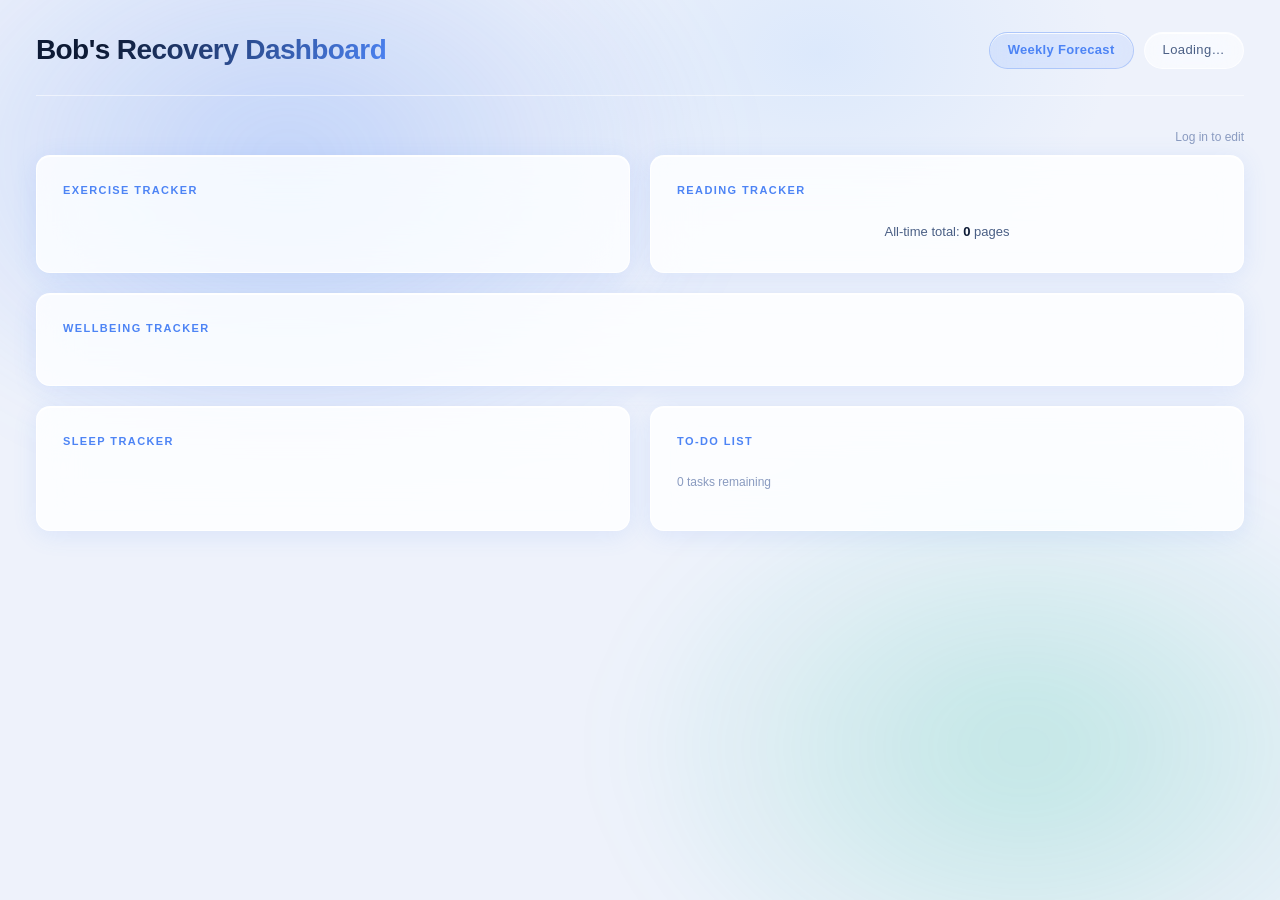
==== index.html @ 070cde61 "Add connect.html — private shared page with aurora design, greetings, journal, and calendar - New co" ====
<!DOCTYPE html>
<html lang="en">
<head>
  <meta charset="UTF-8" />
  <meta name="viewport" content="width=device-width, initial-scale=1.0" />
  <title>Bob's Recovery Dashboard</title>

  <!-- D3.js v7 loaded from CDN — draws our SVG charts -->
  <script
    src="https://cdn.jsdelivr.net/npm/d3@7/dist/d3.min.js"
    onerror="document.getElementById('chartError').style.display='block'"
  ></script>
  <!-- Shown only if D3 fails to load (e.g. no internet connection) -->
  <div id="chartError" style="display:none; background:#fff3cd; border:1px solid #f0ad4e; border-radius:8px; padding:12px 18px; margin:0 36px; font-size:13px; color:#856404;">
    ⚠️ Charts could not load — you may be offline. All tracking inputs still work and your data is safe.
  </div>

  <!-- All the page styles live in this separate file -->
  <link rel="stylesheet" href="styles.css" />
</head>
<body>

  <!-- ============================================================
       HEADER — title + today's date
       ============================================================ -->
  <header class="site-header">
    <h1>Bob's Recovery Dashboard</h1>
    <div class="header-right">
      <a href="forecast.html" class="nav-btn">Weekly Forecast</a>
      <!-- Our Space button — only shown for the two permitted accounts, never visible to others -->
      <a href="connect.html" id="connectBtn" class="connect-btn" style="display:none">Our Space 💛</a>
      <!-- Auth controls — shown/hidden by app.js based on login state -->
      <button id="loginBtn" class="nav-btn" onclick="signIn()" style="display:none">Sign in</button>
      <div id="userInfo" class="user-info" style="display:none">
        <img id="userAvatar" class="user-avatar" src="" alt="You" />
        <button class="nav-btn" onclick="signOut()">Sign out</button>
      </div>
      <div class="date-badge" id="headerDate">Loading…</div>
    </div>
  </header>


  <!-- Shown if the database cannot be reached -->
  <div id="offlineBanner" style="display:none; background:#fff3cd; border:1px solid #f0ad4e; border-radius:8px; padding:12px 18px; margin-bottom:24px; font-size:13px; color:#856404;">
    ⚠️ Could not connect to the database. Check your internet connection and refresh the page. Your data is safe.
  </div>

  <!-- Shown to visitors who are not logged in -->
  <p class="edit-hint">Log in to edit</p>

  <!-- ============================================================
       MAIN GRID — all five sections
       ============================================================ -->
  <main class="dashboard-grid">

    <!-- ── SECTION 1: EXERCISE TRACKER ──────────────────────────── -->
    <section class="card">
      <div class="card-title">Exercise Tracker</div>
      <!-- JavaScript will build 4 rows of circles inside here -->
      <div class="exercise-list" id="exerciseList"></div>
      <!-- D3 will inject an SVG chart inside this div -->
      <div id="exerciseChart" style="margin-top: 24px;"></div>
    </section>

    <!-- ── SECTION 2: READING TRACKER ───────────────────────────── -->
    <section class="card">
      <div class="card-title">Reading Tracker</div>
      <div class="reading-input-row owner-only">
        <input
          class="text-input"
          type="number"
          id="readingInput"
          placeholder="Pages read this session"
          min="1"
          onkeydown="if(event.key==='Enter') addReading()"
        />
        <button class="btn" onclick="addReading()">Add Pages</button>
      </div>
      <div id="readingChart"></div>
      <p class="reading-total">All-time total: <span id="readingTotal">0</span> pages</p>
    </section>

    <!-- ── SECTION 3: WELLBEING TRACKER (full width) ────────────── -->
    <section class="card card-wellbeing">
      <div class="card-title">Wellbeing Tracker</div>
      <div class="wellbeing-layout">

        <!-- Left: the four rating sliders -->
        <div class="wellbeing-inputs owner-only">

          <div class="slider-group">
            <div class="slider-header">
              <span class="slider-label">Mood</span>
              <span class="slider-value" id="moodVal">5</span>
            </div>
            <input type="range" class="mood-slider" id="moodSlider"
              min="1" max="10" value="5"
              oninput="document.getElementById('moodVal').textContent = this.value" />
          </div>

          <div class="slider-group">
            <div class="slider-header">
              <span class="slider-label">Energy</span>
              <span class="slider-value" id="energyVal">5</span>
            </div>
            <input type="range" class="energy-slider" id="energySlider"
              min="1" max="10" value="5"
              oninput="document.getElementById('energyVal').textContent = this.value" />
          </div>

          <div class="slider-group">
            <div class="slider-header">
              <span class="slider-label">Motivation</span>
              <span class="slider-value" id="motivationVal">5</span>
            </div>
            <input type="range" class="motivation-slider" id="motivationSlider"
              min="1" max="10" value="5"
              oninput="document.getElementById('motivationVal').textContent = this.value" />
          </div>

          <div class="slider-group">
            <div class="slider-header">
              <span class="slider-label">Pain Level</span>
              <span class="slider-value" id="painVal">5</span>
            </div>
            <input type="range" class="pain-slider" id="painSlider"
              min="1" max="10" value="5"
              oninput="document.getElementById('painVal').textContent = this.value" />
          </div>

          <button class="btn" onclick="saveWellbeing()">Save Today's Ratings</button>
          <p class="save-feedback" id="wellbeingFeedback"></p>

        </div>

        <!-- Right: the 14-day chart -->
        <div>
          <div id="wellbeingChart"></div>
        </div>

      </div>
    </section>

    <!-- ── SECTION 4: SLEEP TRACKER ─────────────────────────────── -->
    <section class="card">
      <div class="card-title">Sleep Tracker</div>
      <div class="sleep-input-row owner-only">
        <label for="sleepInput">Hours slept last night:</label>
        <input
          class="text-input"
          type="number"
          id="sleepInput"
          placeholder="e.g. 7.5"
          min="0" max="24" step="0.25"
          onkeydown="if(event.key==='Enter') saveSleep()"
        />
        <button class="btn" onclick="saveSleep()">Save</button>
      </div>
      <div id="sleepChart"></div>
      <p class="save-feedback" id="sleepFeedback"></p>
    </section>

    <!-- ── SECTION 5: TO-DO LIST ─────────────────────────────────── -->
    <section class="card">
      <div class="card-title">To-Do List</div>
      <div class="todo-input-row owner-only">
        <input
          class="text-input"
          type="text"
          id="todoInput"
          placeholder="Add a task…"
          onkeydown="if(event.key==='Enter') addTodo()"
        />
        <button class="btn" onclick="addTodo()">Add</button>
      </div>
      <p class="todo-count" id="todoCount">0 tasks remaining</p>
      <!-- JavaScript builds the task items inside here -->
      <div class="todo-list" id="todoList"></div>
    </section>

  </main>

  <!-- Shared floating tooltip used by all D3 charts -->
  <div id="chartTooltip" style="
    position:fixed; pointer-events:none; opacity:0; transition:opacity 0.15s;
    background:rgba(255,255,255,0.92); backdrop-filter:blur(12px);
    border:1px solid rgba(255,255,255,0.80); border-radius:10px;
    padding:10px 14px; font-size:13px; color:#0d1a35;
    box-shadow:0 4px 20px rgba(77,132,245,0.15); max-width:200px; z-index:9999;
  "></div>

  <!-- Supabase client library — must load before app.js -->
  <script src="https://cdn.jsdelivr.net/npm/@supabase/supabase-js@2"></script>
  <!-- All the JavaScript logic lives in this separate file -->
  <script src="app.js"></script>
</body>
</html>
---- styles.css ----
/* ============================================================
   CSS CUSTOM PROPERTIES — our colour palette and spacing tokens.
   Changing a value here changes it everywhere on the page.
   ============================================================ */
:root {
  --bg:          #eef2fb;   /* light blue-tinted white page background */
  --card:        #ffffff;   /* white card background */
  --card-hover:  #f5f8ff;   /* card background on hover */
  --border:      #d5dff5;   /* soft blue-grey border */
  --border-hl:   #b0c2ea;   /* slightly darker border on hover/focus */
  --accent:      #4d84f5;   /* main blue accent */
  --accent-glow: rgba(77,132,245,0.25);
  --teal:        #0ab890;   /* secondary teal accent (slightly deeper for light bg) */
  --text:        #0d1a35;   /* dark navy primary text */
  --text-2:      #4a5f85;   /* medium blue-grey secondary text */
  --text-3:      #8a9bc0;   /* muted text */
  --danger:      #e03e3e;   /* red for pain/delete */
  --warn:        #d97706;   /* amber */
  --radius:      14px;
  --radius-sm:   8px;
  --shadow:      0 4px 20px rgba(77,132,245,0.1);
}

/* ============================================================
   RESET — clear browser default margins/padding on everything
   ============================================================ */
*, *::before, *::after {
  box-sizing: border-box;
  margin: 0;
  padding: 0;
}

/* ============================================================
   PAGE / BODY
   ============================================================ */
/* ============================================================
   ANIMATED BACKGROUND BLOBS
   body::before and body::after are two large softly-blurred
   colour orbs. They drift on independent paths so the backdrop
   always looks gently alive — the same technique Apple uses
   behind visionOS glass panels.
   position: fixed keeps them anchored to the viewport so they
   don't scroll away with the page content.
   pointer-events: none stops them intercepting any clicks.
   ============================================================ */
body::before {
  content: '';
  position: fixed;
  top: -20%;
  left: -15%;
  width: 75%;
  height: 75%;
  background: radial-gradient(ellipse, rgba(77,132,245,0.28) 0%, transparent 65%);
  border-radius: 50%;
  filter: blur(38px);
  animation: blobDrift1 18s ease-in-out infinite alternate;
  z-index: -1;
  pointer-events: none;
}

body::after {
  content: '';
  position: fixed;
  bottom: -18%;
  right: -15%;
  width: 70%;
  height: 70%;
  background: radial-gradient(ellipse, rgba(10,184,144,0.20) 0%, transparent 65%);
  border-radius: 50%;
  filter: blur(38px);
  animation: blobDrift2 24s ease-in-out infinite alternate;
  z-index: -1;
  pointer-events: none;
}

/* Blob 1 sweeps across roughly a third of the screen */
@keyframes blobDrift1 {
  0%   { transform: translate(0,     0)    scale(1);    }
  50%  { transform: translate(18%,   22%)  scale(1.12); }
  100% { transform: translate(32%,   10%)  scale(0.92); }
}

/* Blob 2 sweeps in the opposite direction — different speed so they never sync */
@keyframes blobDrift2 {
  0%   { transform: translate(0,     0)    scale(1);    }
  50%  { transform: translate(-20%,  -14%) scale(1.14); }
  100% { transform: translate(-10%,  -28%) scale(0.94); }
}

body {
  /* A third subtle highlight blob baked into the background — no JS, no extra elements */
  background:
    radial-gradient(ellipse 420px 300px at 64% 6%, rgba(126,184,255,0.16) 0%, transparent 70%),
    var(--bg);
  background-attachment: fixed;
  color: var(--text);
  font-family: -apple-system, BlinkMacSystemFont, 'Segoe UI', 'Inter', sans-serif;
  font-size: 15px;
  line-height: 1.6;
  min-height: 100vh;
  padding: 28px 36px 60px;
}

/* ============================================================
   HEADER
   ============================================================ */
.site-header {
  display: flex;
  align-items: center;
  justify-content: space-between;
  margin-bottom: 32px;
  padding-bottom: 22px;
  /* Frosted glass divider line under the header */
  border-bottom: 1px solid rgba(255,255,255,0.55);
}

.site-header h1 {
  font-size: 28px;
  font-weight: 700;
  letter-spacing: -0.6px;
  /* Gradient text effect: dark navy fading into blue */
  background: linear-gradient(120deg, #0d1a35 20%, var(--accent) 100%);
  -webkit-background-clip: text;
  -webkit-text-fill-color: transparent;
  background-clip: text;
}

.header-right {
  display: flex;
  align-items: center;
  gap: 10px;
}

.date-badge {
  /* Glass pill — same frosted treatment as the cards */
  background: rgba(255,255,255,0.60);
  backdrop-filter: blur(16px) saturate(160%);
  -webkit-backdrop-filter: blur(16px) saturate(160%);
  border: 1px solid rgba(255,255,255,0.72);
  box-shadow: inset 0 1px 0 rgba(255,255,255,0.90);
  padding: 7px 18px;
  border-radius: 20px;
  font-size: 13px;
  color: var(--text-2);
  letter-spacing: 0.4px;
}

/* ============================================================
   MAIN GRID — 2 columns side by side
   The wellbeing card spans both columns using grid-column.
   ============================================================ */
.dashboard-grid {
  display: grid;
  grid-template-columns: 1fr 1fr;
  gap: 20px;
}

.card-wellbeing { grid-column: 1 / -1; } /* spans full width */

/* ============================================================
   CARD BASE — shared styling for every section card
   ============================================================ */
.card {
  background: rgba(255,255,255,0.82);
  backdrop-filter: blur(22px) saturate(180%);
  -webkit-backdrop-filter: blur(22px) saturate(180%);
  border: 1px solid rgba(255,255,255,0.88);
  border-radius: var(--radius);
  padding: 26px;
  box-shadow:
    0 4px 24px rgba(77,132,245,0.12),
    inset 0 1px 0 rgba(255,255,255,0.95);
  position: relative;
  overflow: hidden;
  transition: border-color 0.3s, background 0.3s, box-shadow 0.3s;
}

.card:hover {
  background: rgba(255,255,255,0.92);
  border-color: rgba(255,255,255,0.98);
  box-shadow:
    0 8px 40px rgba(77,132,245,0.18),
    0 2px 12px rgba(77,132,245,0.10),
    inset 0 1px 0 rgba(255,255,255,0.98);
}

/* Glowing accent line at the top of each card, revealed on hover */
.card::before {
  content: '';
  position: absolute;
  top: 0; left: 0; right: 0;
  height: 2px;
  background: linear-gradient(90deg, transparent 5%, var(--accent) 40%, #7eb8ff 60%, transparent 95%);
  opacity: 0;
  transition: opacity 0.35s;
}
.card:hover::before { opacity: 1; }

/* Small uppercase label at the top of each card */
.card-title {
  font-size: 11px;
  font-weight: 700;
  text-transform: uppercase;
  letter-spacing: 1.4px;
  color: var(--accent);
  margin-bottom: 22px;
}

/* ============================================================
   SHARED BUTTON STYLE — frosted glass pill, matching the
   sign-in / nav buttons in the header
   ============================================================ */
.btn {
  display: inline-flex;
  align-items: center;
  color: var(--accent);
  background: rgba(77,132,245,0.10);
  backdrop-filter: blur(16px) saturate(160%);
  -webkit-backdrop-filter: blur(16px) saturate(160%);
  border: 1px solid rgba(77,132,245,0.30);
  box-shadow: inset 0 1px 0 rgba(255,255,255,0.80);
  border-radius: 20px;
  padding: 10px 20px;
  font-size: 13px;
  font-weight: 600;
  cursor: pointer;
  letter-spacing: 0.3px;
  transition: background 0.2s, border-color 0.2s, transform 0.15s, box-shadow 0.15s;
  white-space: nowrap;
}

.btn:hover {
  background: rgba(77,132,245,0.18);
  border-color: var(--accent);
  transform: translateY(-1px);
  box-shadow: 0 4px 14px rgba(77,132,245,0.22), inset 0 1px 0 rgba(255,255,255,0.85);
}

.btn:active { transform: translateY(0); }

/* Our Space button — warm amber pill, only shown to permitted accounts */
.connect-btn {
  color: #92400e;
  background: rgba(245,158,11,0.15);
  backdrop-filter: blur(16px) saturate(160%);
  -webkit-backdrop-filter: blur(16px) saturate(160%);
  border: 1px solid rgba(245,158,11,0.35);
  box-shadow: inset 0 1px 0 rgba(255,255,255,0.70);
  border-radius: 20px;
  padding: 7px 18px;
  font-size: 13px;
  font-weight: 600;
  letter-spacing: 0.3px;
  text-decoration: none;
  white-space: nowrap;
  animation: connectPulse 3s ease-in-out infinite;
  transition: background 0.2s, box-shadow 0.2s, transform 0.15s;
}
.connect-btn:hover {
  background: rgba(245,158,11,0.28);
  box-shadow: 0 4px 18px rgba(245,158,11,0.35), inset 0 1px 0 rgba(255,255,255,0.80);
  transform: translateY(-1px);
}
@keyframes connectPulse {
  0%, 100% { box-shadow: inset 0 1px 0 rgba(255,255,255,0.70); }
  50%       { box-shadow: 0 0 16px rgba(245,158,11,0.40), inset 0 1px 0 rgba(255,255,255,0.70); }
}

/* Navigation pill — glass with a blue tint so it reads as interactive */
.nav-btn {
  color: var(--accent);
  background: rgba(77,132,245,0.10);
  backdrop-filter: blur(16px) saturate(160%);
  -webkit-backdrop-filter: blur(16px) saturate(160%);
  border: 1px solid rgba(77,132,245,0.30);
  box-shadow: inset 0 1px 0 rgba(255,255,255,0.80);
  border-radius: 20px;
  padding: 7px 18px;
  font-size: 13px;
  font-weight: 600;
  letter-spacing: 0.3px;
  text-decoration: none;
  transition: background 0.2s, border-color 0.2s, transform 0.15s, box-shadow 0.15s;
  white-space: nowrap;
}
.nav-btn:hover {
  background: rgba(77,132,245,0.18);
  border-color: var(--accent);
  transform: translateY(-1px);
  box-shadow:
    0 4px 14px rgba(77,132,245,0.22),
    inset 0 1px 0 rgba(255,255,255,0.85);
}

/* ============================================================
   PAGE LOAD ANIMATIONS
   Cards and header fade in and slide up on first load,
   staggered so each section appears just after the last.
   animation-fill-mode: both keeps them invisible until
   their delay fires, then leaves them visible afterwards.
   ============================================================ */
@keyframes fadeSlideUp {
  from { opacity: 0; transform: translateY(16px); }
  to   { opacity: 1; transform: translateY(0);    }
}

.site-header {
  animation: fadeSlideUp 0.4s ease-out both 0s;
}

.dashboard-grid > *:nth-child(1) { animation: fadeSlideUp 0.4s ease-out both 0.08s; }
.dashboard-grid > *:nth-child(2) { animation: fadeSlideUp 0.4s ease-out both 0.16s; }
.dashboard-grid > *:nth-child(3) { animation: fadeSlideUp 0.4s ease-out both 0.24s; }
.dashboard-grid > *:nth-child(4) { animation: fadeSlideUp 0.4s ease-out both 0.32s; }
.dashboard-grid > *:nth-child(5) { animation: fadeSlideUp 0.4s ease-out both 0.40s; }

/* A small confirmation message that fades out after saving */
.save-feedback {
  font-size: 12px;
  color: var(--teal);
  margin-top: 8px;
  min-height: 18px;
  transition: opacity 0.4s;
}

/* ============================================================
   SHARED INPUT STYLE — used for text and number inputs
   ============================================================ */
.text-input {
  /* Frosted glass input — slightly transparent so background colour shows */
  background: rgba(255,255,255,0.55);
  backdrop-filter: blur(12px) saturate(150%);
  -webkit-backdrop-filter: blur(12px) saturate(150%);
  border: 1px solid rgba(255,255,255,0.68);
  box-shadow: inset 0 1px 0 rgba(255,255,255,0.80);
  border-radius: var(--radius-sm);
  padding: 10px 14px;
  color: var(--text);
  font-size: 14px;
  font-family: inherit;
  outline: none;
  transition: border-color 0.2s, box-shadow 0.2s, background 0.2s;
}

.text-input:focus {
  background: rgba(255,255,255,0.72);
  border-color: rgba(77,132,245,0.55);
  box-shadow:
    0 0 0 3px rgba(77,132,245,0.12),
    inset 0 1px 0 rgba(255,255,255,0.85);
}

/* Remove the up/down spinner arrows on number inputs */
input[type="number"]::-webkit-inner-spin-button,
input[type="number"]::-webkit-outer-spin-button {
  -webkit-appearance: none;
  appearance: none;
  margin: 0;
}
input[type="number"] { -moz-appearance: textfield; }

/* ============================================================
   SECTION 1 — EXERCISE TRACKER
   ============================================================ */
.exercise-list {
  display: flex;
  flex-direction: column;
  gap: 16px;
}

.exercise-row {
  display: flex;
  align-items: center;
  gap: 14px;
}

.exercise-label {
  font-size: 13px;
  color: var(--text-2);
  width: 88px;
  flex-shrink: 0;
}

/* The pill container — the gradient is always baked in as the background.
   Filled sections become transparent to reveal it; unfilled sections
   cover it with a light overlay. Width is set proportionally in JS. */
.exercise-pill {
  display: flex;
  height: 28px;
  border-radius: 20px;
  overflow: hidden;
  background: linear-gradient(90deg, rgba(77,132,245,0.38) 0%, #2b5fd9 100%);
  position: relative;
  flex-shrink: 0;
}

/* Each section inside the pill */
.pill-section {
  flex: 1;
  /* Covers the gradient underneath — the "unfilled" look */
  background: rgba(238,242,251,0.88);
  /* Hairline divider: just barely visible between sections */
  border-left: 1px solid rgba(255,255,255,0.18);
  transition: background 0.12s;
  cursor: pointer;
}
.pill-section:first-child { border-left: none; }

/* Filled — transparent so the pill's gradient shows through */
.pill-section.filled { background: transparent; }

/* Hover preview — sections 1..N light up when hovering section N */
.pill-section.preview { background: rgba(77,132,245,0.26); }

/* Visitor (not logged in) — identical look to logged-in, just no pointer/hover */
.exercise-pill.readonly .pill-section { cursor: default; }

/* Shimmer sweep — runs continuously when the pill is fully complete.
   The ::after element is a bright beam that sweeps left to right. */
.exercise-pill.complete::after {
  content: '';
  position: absolute;
  inset: 0;
  background: linear-gradient(
    105deg,
    transparent 20%,
    rgba(255,255,255,0.52) 50%,
    transparent 80%
  );
  background-size: 200% 100%;
  animation: pillShimmer 2s linear infinite;
  pointer-events: none;
}

@keyframes pillShimmer {
  0%   { background-position: -100% center; }
  100% { background-position: 200% center; }
}

.exercise-progress {
  font-size: 12px;
  color: var(--text-3);
  width: 44px;
  text-align: right;
  flex-shrink: 0;
}

/* Goes teal when all circles are filled */
.exercise-progress.complete { color: var(--teal); }

/* ============================================================
   SECTION 2 — READING TRACKER
   ============================================================ */
.reading-input-row {
  display: flex;
  gap: 10px;
  margin-bottom: 20px;
}

.reading-input-row .text-input { flex: 1; }

.reading-total {
  margin-top: 14px;
  font-size: 13px;
  color: var(--text-2);
  text-align: center;
}

.reading-total span {
  color: var(--text);
  font-weight: 600;
}

/* ============================================================
   SECTION 3 — WELLBEING TRACKER
   ============================================================ */

/* Two-column layout: sliders on left, chart on right */
.wellbeing-layout {
  display: grid;
  grid-template-columns: 320px 1fr;
  gap: 28px;
  align-items: start;
}

.wellbeing-inputs {
  display: flex;
  flex-direction: column;
  gap: 20px;
}

.slider-group {
  display: flex;
  flex-direction: column;
  gap: 8px;
}

.slider-header {
  display: flex;
  justify-content: space-between;
  align-items: baseline;
}

.slider-label {
  font-size: 13px;
  color: var(--text-2);
}

/* The big number that shows the current slider value */
.slider-value {
  font-size: 22px;
  font-weight: 700;
  color: var(--text);
  min-width: 28px;
  text-align: right;
  line-height: 1;
}

/* Custom-styled range slider — removes browser defaults */
input[type="range"] {
  -webkit-appearance: none;
  appearance: none;
  width: 100%;
  height: 6px;
  border-radius: 3px;
  background: var(--border);
  outline: none;
  cursor: pointer;
}

/* The draggable circle (thumb) on the slider */
input[type="range"]::-webkit-slider-thumb {
  -webkit-appearance: none;
  appearance: none;
  width: 20px;
  height: 20px;
  border-radius: 50%;
  background: var(--accent);
  cursor: pointer;
  box-shadow: 0 0 10px var(--accent-glow);
  transition: transform 0.12s;
}

input[type="range"]::-webkit-slider-thumb:hover { transform: scale(1.25); }

/* Each metric's slider thumb gets its own colour */
input[type="range"].mood-slider::-webkit-slider-thumb {
  background: #4d84f5; box-shadow: 0 0 10px rgba(77,132,245,0.5);
}
input[type="range"].energy-slider::-webkit-slider-thumb {
  background: #f59e0b; box-shadow: 0 0 10px rgba(245,158,11,0.5);
}
input[type="range"].motivation-slider::-webkit-slider-thumb {
  background: #0fd9a8; box-shadow: 0 0 10px rgba(15,217,168,0.5);
}
input[type="range"].pain-slider::-webkit-slider-thumb {
  background: #f87171; box-shadow: 0 0 10px rgba(248,113,113,0.5);
}

/* ============================================================
   SECTION 4 — SLEEP TRACKER
   ============================================================ */

.sleep-input-row {
  display: flex;
  align-items: center;
  gap: 12px;
  margin-bottom: 20px;
}

.sleep-input-row label {
  font-size: 13px;
  color: var(--text-2);
  white-space: nowrap;
}

.sleep-input-row .text-input { width: 110px; }

/* ============================================================
   SECTION 5 — TO-DO LIST
   ============================================================ */
.todo-input-row {
  display: flex;
  gap: 10px;
  margin-bottom: 14px;
}

.todo-input-row .text-input { flex: 1; }

.todo-count {
  font-size: 12px;
  color: var(--text-3);
  margin-bottom: 12px;
}

/* Scrollable list with a custom thin scrollbar */
.todo-list {
  display: flex;
  flex-direction: column;
  gap: 8px;
  max-height: 300px;
  overflow-y: auto;
  scrollbar-width: thin;
  scrollbar-color: var(--border-hl) transparent;
}

.todo-list::-webkit-scrollbar { width: 4px; }
.todo-list::-webkit-scrollbar-track { background: transparent; }
.todo-list::-webkit-scrollbar-thumb { background: var(--border-hl); border-radius: 2px; }

.todo-item {
  display: flex;
  align-items: center;
  gap: 10px;
  /* Each task row is its own mini frosted tile */
  background: rgba(255,255,255,0.50);
  backdrop-filter: blur(10px) saturate(140%);
  -webkit-backdrop-filter: blur(10px) saturate(140%);
  border: 1px solid rgba(255,255,255,0.65);
  box-shadow: inset 0 1px 0 rgba(255,255,255,0.80);
  border-radius: var(--radius-sm);
  padding: 11px 14px;
  cursor: pointer;
  transition: border-color 0.2s, background 0.2s, opacity 0.2s;
  user-select: none;
}

.todo-item:hover {
  background: rgba(255,255,255,0.65);
  border-color: rgba(255,255,255,0.80);
}

/* Done state: faded out + strikethrough text */
.todo-item.done { opacity: 0.4; }
.todo-item.done .todo-text { text-decoration: line-through; }

.todo-text {
  flex: 1;
  font-size: 14px;
}

/* The × delete button beside each task */
.todo-delete {
  background: none;
  border: none;
  color: var(--text-3);
  cursor: pointer;
  font-size: 18px;
  padding: 0 2px;
  line-height: 1;
  transition: color 0.15s;
  flex-shrink: 0;
}

.todo-delete:hover { color: var(--danger); }

/* ============================================================
   AUTHENTICATION
   ============================================================ */

/* Input sections are hidden by default; visible only when owner is logged in.
   All affected elements use display:flex so that's what we restore. */
.owner-only { display: none; }
body.owner .owner-only { display: flex; }

/* When logged out the sliders column is hidden, so let the chart fill the
   full width instead of being pushed into the narrow 320px column. */
body:not(.owner) .wellbeing-layout {
  grid-template-columns: 1fr;
}

/* Subtle hint for visitors — hidden once the owner logs in */
.edit-hint {
  font-size: 12px;
  color: var(--text-3);
  text-align: right;
  margin-bottom: 8px;
}
body.owner .edit-hint { display: none; }

/* Avatar + sign-out wrapper in the header */
.user-info {
  display: flex;
  align-items: center;
  gap: 8px;
}

/* Small circular profile picture */
.user-avatar {
  width: 28px;
  height: 28px;
  border-radius: 50%;
  border: 2px solid var(--border-hl);
  object-fit: cover;
}
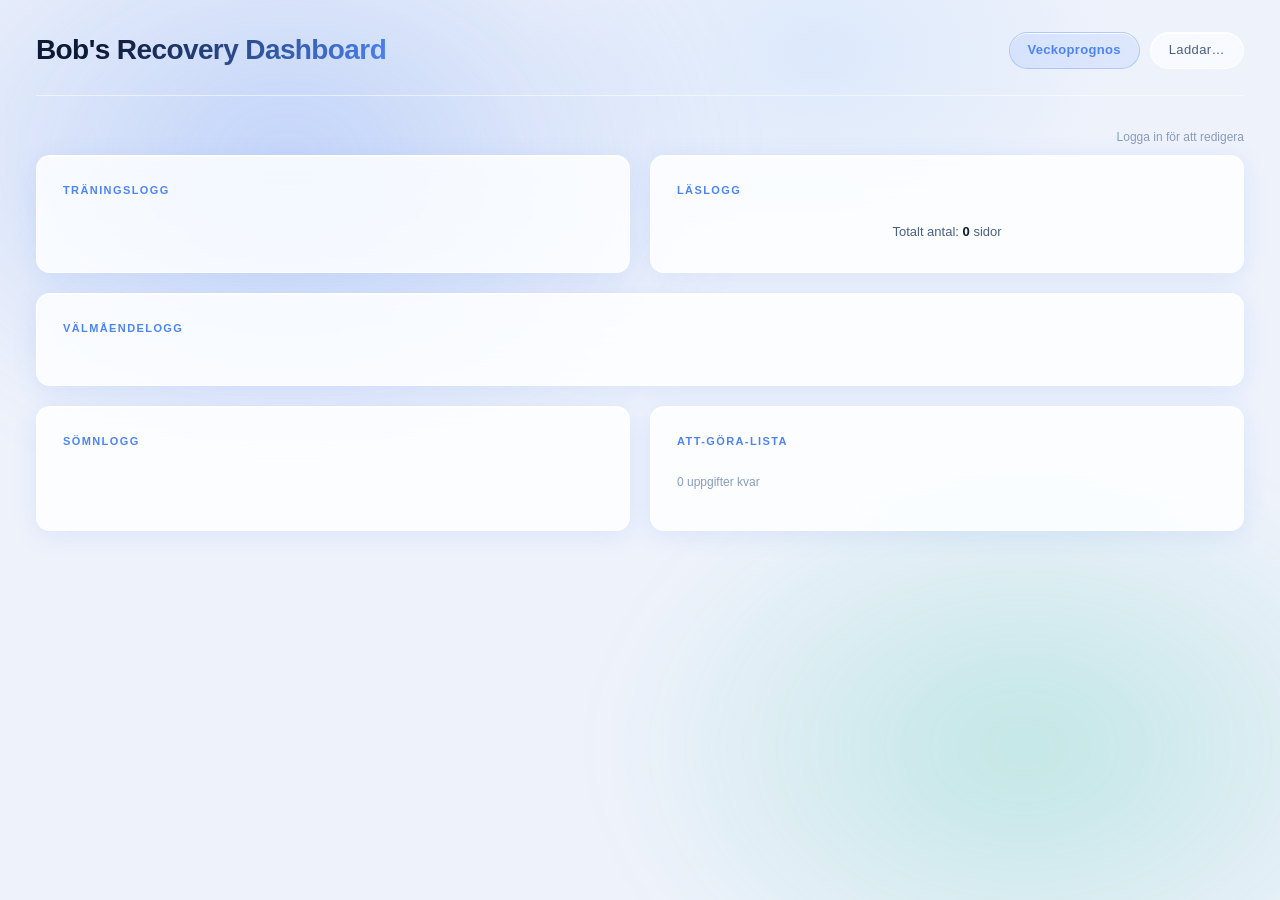
==== commit aa9e01cb: "Translate entire site to Swedish All visible UI text across index.html, app.js, forecast.html, forec" ====
--- a/index.html
+++ b/index.html
@@ -1,9 +1,9 @@
 <!DOCTYPE html>
-<html lang="en">
+<html lang="sv">
 <head>
   <meta charset="UTF-8" />
   <meta name="viewport" content="width=device-width, initial-scale=1.0" />
-  <title>Bob's Recovery Dashboard</title>
+  <title>Bobs Återhämtningsdashboard</title>
 
   <!-- D3.js v7 loaded from CDN — draws our SVG charts -->
   <script
@@ -12,7 +12,7 @@
   ></script>
   <!-- Shown only if D3 fails to load (e.g. no internet connection) -->
   <div id="chartError" style="display:none; background:#fff3cd; border:1px solid #f0ad4e; border-radius:8px; padding:12px 18px; margin:0 36px; font-size:13px; color:#856404;">
-    ⚠️ Charts could not load — you may be offline. All tracking inputs still work and your data is safe.
+    ⚠️ Diagram kunde inte laddas — du kanske är offline. Alla inmatningar fungerar fortfarande och din data är säker.
   </div>
 
   <!-- All the page styles live in this separate file -->
@@ -26,27 +26,27 @@
   <header class="site-header">
     <h1>Bob's Recovery Dashboard</h1>
     <div class="header-right">
-      <a href="forecast.html" class="nav-btn">Weekly Forecast</a>
+      <a href="forecast.html" class="nav-btn">Veckoprognos</a>
       <!-- Our Space button — only shown for the two permitted accounts, never visible to others -->
       <a href="connect.html" id="connectBtn" class="connect-btn" style="display:none">Our Space 💛</a>
       <!-- Auth controls — shown/hidden by app.js based on login state -->
-      <button id="loginBtn" class="nav-btn" onclick="signIn()" style="display:none">Sign in</button>
+      <button id="loginBtn" class="nav-btn" onclick="signIn()" style="display:none">Logga in</button>
       <div id="userInfo" class="user-info" style="display:none">
-        <img id="userAvatar" class="user-avatar" src="" alt="You" />
-        <button class="nav-btn" onclick="signOut()">Sign out</button>
+        <img id="userAvatar" class="user-avatar" src="" alt="Du" />
+        <button class="nav-btn" onclick="signOut()">Logga ut</button>
       </div>
-      <div class="date-badge" id="headerDate">Loading…</div>
+      <div class="date-badge" id="headerDate">Laddar…</div>
     </div>
   </header>
 
 
   <!-- Shown if the database cannot be reached -->
   <div id="offlineBanner" style="display:none; background:#fff3cd; border:1px solid #f0ad4e; border-radius:8px; padding:12px 18px; margin-bottom:24px; font-size:13px; color:#856404;">
-    ⚠️ Could not connect to the database. Check your internet connection and refresh the page. Your data is safe.
+    ⚠️ Kunde inte ansluta till databasen. Kontrollera din internetanslutning och ladda om sidan. Din data är säker.
   </div>
 
   <!-- Shown to visitors who are not logged in -->
-  <p class="edit-hint">Log in to edit</p>
+  <p class="edit-hint">Logga in för att redigera</p>
 
   <!-- ============================================================
        MAIN GRID — all five sections
@@ -55,7 +55,7 @@
 
     <!-- ── SECTION 1: EXERCISE TRACKER ──────────────────────────── -->
     <section class="card">
-      <div class="card-title">Exercise Tracker</div>
+      <div class="card-title">Träningslogg</div>
       <!-- JavaScript will build 4 rows of circles inside here -->
       <div class="exercise-list" id="exerciseList"></div>
       <!-- D3 will inject an SVG chart inside this div -->
@@ -64,25 +64,25 @@
 
     <!-- ── SECTION 2: READING TRACKER ───────────────────────────── -->
     <section class="card">
-      <div class="card-title">Reading Tracker</div>
+      <div class="card-title">Läslogg</div>
       <div class="reading-input-row owner-only">
         <input
           class="text-input"
           type="number"
           id="readingInput"
-          placeholder="Pages read this session"
+          placeholder="Sidor lästa denna session"
           min="1"
           onkeydown="if(event.key==='Enter') addReading()"
         />
-        <button class="btn" onclick="addReading()">Add Pages</button>
+        <button class="btn" onclick="addReading()">Lägg till sidor</button>
       </div>
       <div id="readingChart"></div>
-      <p class="reading-total">All-time total: <span id="readingTotal">0</span> pages</p>
+      <p class="reading-total">Totalt antal: <span id="readingTotal">0</span> sidor</p>
     </section>
 
     <!-- ── SECTION 3: WELLBEING TRACKER (full width) ────────────── -->
     <section class="card card-wellbeing">
-      <div class="card-title">Wellbeing Tracker</div>
+      <div class="card-title">Välmåendelogg</div>
       <div class="wellbeing-layout">
 
         <!-- Left: the four rating sliders -->
@@ -90,7 +90,7 @@
 
           <div class="slider-group">
             <div class="slider-header">
-              <span class="slider-label">Mood</span>
+              <span class="slider-label">Humör</span>
               <span class="slider-value" id="moodVal">5</span>
             </div>
             <input type="range" class="mood-slider" id="moodSlider"
@@ -100,7 +100,7 @@
 
           <div class="slider-group">
             <div class="slider-header">
-              <span class="slider-label">Energy</span>
+              <span class="slider-label">Energi</span>
               <span class="slider-value" id="energyVal">5</span>
             </div>
             <input type="range" class="energy-slider" id="energySlider"
@@ -120,7 +120,7 @@
 
           <div class="slider-group">
             <div class="slider-header">
-              <span class="slider-label">Pain Level</span>
+              <span class="slider-label">Smärtnivå</span>
               <span class="slider-value" id="painVal">5</span>
             </div>
             <input type="range" class="pain-slider" id="painSlider"
@@ -128,7 +128,7 @@
               oninput="document.getElementById('painVal').textContent = this.value" />
           </div>
 
-          <button class="btn" onclick="saveWellbeing()">Save Today's Ratings</button>
+          <button class="btn" onclick="saveWellbeing()">Spara dagens betyg</button>
           <p class="save-feedback" id="wellbeingFeedback"></p>
 
         </div>
@@ -143,18 +143,18 @@
 
     <!-- ── SECTION 4: SLEEP TRACKER ─────────────────────────────── -->
     <section class="card">
-      <div class="card-title">Sleep Tracker</div>
+      <div class="card-title">Sömnlogg</div>
       <div class="sleep-input-row owner-only">
-        <label for="sleepInput">Hours slept last night:</label>
+        <label for="sleepInput">Timmar sömn förra natten:</label>
         <input
           class="text-input"
           type="number"
           id="sleepInput"
-          placeholder="e.g. 7.5"
+          placeholder="t.ex. 7,5"
           min="0" max="24" step="0.25"
           onkeydown="if(event.key==='Enter') saveSleep()"
         />
-        <button class="btn" onclick="saveSleep()">Save</button>
+        <button class="btn" onclick="saveSleep()">Spara</button>
       </div>
       <div id="sleepChart"></div>
       <p class="save-feedback" id="sleepFeedback"></p>
@@ -162,18 +162,18 @@
 
     <!-- ── SECTION 5: TO-DO LIST ─────────────────────────────────── -->
     <section class="card">
-      <div class="card-title">To-Do List</div>
+      <div class="card-title">Att-göra-lista</div>
       <div class="todo-input-row owner-only">
         <input
           class="text-input"
           type="text"
           id="todoInput"
-          placeholder="Add a task…"
+          placeholder="Lägg till en uppgift…"
           onkeydown="if(event.key==='Enter') addTodo()"
         />
-        <button class="btn" onclick="addTodo()">Add</button>
+        <button class="btn" onclick="addTodo()">Lägg till</button>
       </div>
-      <p class="todo-count" id="todoCount">0 tasks remaining</p>
+      <p class="todo-count" id="todoCount">0 uppgifter kvar</p>
       <!-- JavaScript builds the task items inside here -->
       <div class="todo-list" id="todoList"></div>
     </section>
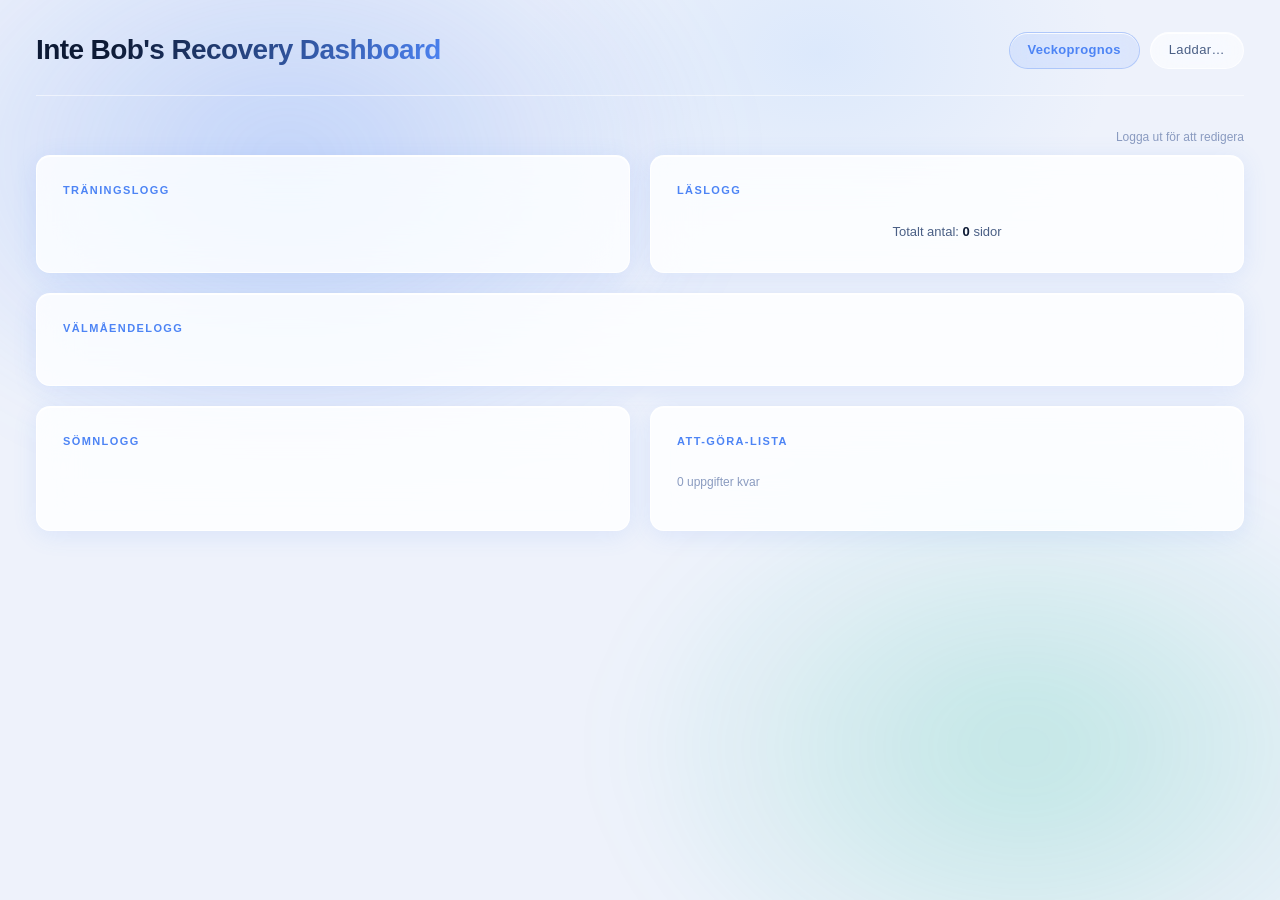
==== commit 070d4a68: "test: lägger till förändring på feature-branch" ====
--- a/index.html
+++ b/index.html
@@ -1,197 +1,262 @@
 <!DOCTYPE html>
 <html lang="sv">
-<head>
-  <meta charset="UTF-8" />
-  <meta name="viewport" content="width=device-width, initial-scale=1.0" />
-  <title>Bobs Återhämtningsdashboard</title>
-
-  <!-- D3.js v7 loaded from CDN — draws our SVG charts -->
-  <script
-    src="https://cdn.jsdelivr.net/npm/d3@7/dist/d3.min.js"
-    onerror="document.getElementById('chartError').style.display='block'"
-  ></script>
-  <!-- Shown only if D3 fails to load (e.g. no internet connection) -->
-  <div id="chartError" style="display:none; background:#fff3cd; border:1px solid #f0ad4e; border-radius:8px; padding:12px 18px; margin:0 36px; font-size:13px; color:#856404;">
-    ⚠️ Diagram kunde inte laddas — du kanske är offline. Alla inmatningar fungerar fortfarande och din data är säker.
-  </div>
-
-  <!-- All the page styles live in this separate file -->
-  <link rel="stylesheet" href="styles.css" />
-</head>
-<body>
-
-  <!-- ============================================================
+  <head>
+    <meta charset="UTF-8" />
+    <meta name="viewport" content="width=device-width, initial-scale=1.0" />
+    <title>Bobs Återhämtningsdashboard</title>
+
+    <!-- D3.js v7 loaded from CDN — draws our SVG charts -->
+    <script
+      src="https://cdn.jsdelivr.net/npm/d3@7/dist/d3.min.js"
+      onerror="document.getElementById('chartError').style.display='block'"
+    ></script>
+    <!-- Shown only if D3 fails to load (e.g. no internet connection) -->
+    <div
+      id="chartError"
+      style="
+        display: none;
+        background: #fff3cd;
+        border: 1px solid #f0ad4e;
+        border-radius: 8px;
+        padding: 12px 18px;
+        margin: 0 36px;
+        font-size: 13px;
+        color: #856404;
+      "
+    >
+      ⚠️ Diagram kunde inte laddas — du kanske är offline. Alla inmatningar
+      fungerar fortfarande och din data är säker.
+    </div>
+
+    <!-- All the page styles live in this separate file -->
+    <link rel="stylesheet" href="styles.css" />
+  </head>
+  <body>
+    <!-- ============================================================
        HEADER — title + today's date
        ============================================================ -->
-  <header class="site-header">
-    <h1>Bob's Recovery Dashboard</h1>
-    <div class="header-right">
-      <a href="forecast.html" class="nav-btn">Veckoprognos</a>
-      <!-- Our Space button — only shown for the two permitted accounts, never visible to others -->
-      <a href="connect.html" id="connectBtn" class="connect-btn" style="display:none">Our Space 💛</a>
-      <!-- Auth controls — shown/hidden by app.js based on login state -->
-      <button id="loginBtn" class="nav-btn" onclick="signIn()" style="display:none">Logga in</button>
-      <div id="userInfo" class="user-info" style="display:none">
-        <img id="userAvatar" class="user-avatar" src="" alt="Du" />
-        <button class="nav-btn" onclick="signOut()">Logga ut</button>
+    <header class="site-header">
+      <h1>Inte Bob's Recovery Dashboard</h1>
+      <div class="header-right">
+        <a href="forecast.html" class="nav-btn">Veckoprognos</a>
+        <!-- Auth controls — shown/hidden by app.js based on login state -->
+        <button
+          id="loginBtn"
+          class="nav-btn"
+          onclick="signIn()"
+          style="display: none"
+        >
+          Logga in
+        </button>
+        <div id="userInfo" class="user-info" style="display: none">
+          <img id="userAvatar" class="user-avatar" src="" alt="Du" />
+          <button class="nav-btn" onclick="signOut()">Logga ut</button>
+        </div>
+        <div class="date-badge" id="headerDate">Laddar…</div>
       </div>
-      <div class="date-badge" id="headerDate">Laddar…</div>
+    </header>
+
+    <!-- Shown if the database cannot be reached -->
+    <div
+      id="offlineBanner"
+      style="
+        display: none;
+        background: #fff3cd;
+        border: 1px solid #f0ad4e;
+        border-radius: 8px;
+        padding: 12px 18px;
+        margin-bottom: 24px;
+        font-size: 13px;
+        color: #856404;
+      "
+    >
+      ⚠️ Kunde inte ansluta till databasen. Kontrollera din internetanslutning
+      och ladda om sidan. Din data är säker.
     </div>
-  </header>
-
-
-  <!-- Shown if the database cannot be reached -->
-  <div id="offlineBanner" style="display:none; background:#fff3cd; border:1px solid #f0ad4e; border-radius:8px; padding:12px 18px; margin-bottom:24px; font-size:13px; color:#856404;">
-    ⚠️ Kunde inte ansluta till databasen. Kontrollera din internetanslutning och ladda om sidan. Din data är säker.
-  </div>
-
-  <!-- Shown to visitors who are not logged in -->
-  <p class="edit-hint">Logga in för att redigera</p>
-
-  <!-- ============================================================
+
+    <!-- Shown to visitors who are not logged in -->
+    <p class="edit-hint">Logga ut för att redigera</p>
+
+    <!-- ============================================================
        MAIN GRID — all five sections
        ============================================================ -->
-  <main class="dashboard-grid">
-
-    <!-- ── SECTION 1: EXERCISE TRACKER ──────────────────────────── -->
-    <section class="card">
-      <div class="card-title">Träningslogg</div>
-      <!-- JavaScript will build 4 rows of circles inside here -->
-      <div class="exercise-list" id="exerciseList"></div>
-      <!-- D3 will inject an SVG chart inside this div -->
-      <div id="exerciseChart" style="margin-top: 24px;"></div>
-    </section>
-
-    <!-- ── SECTION 2: READING TRACKER ───────────────────────────── -->
-    <section class="card">
-      <div class="card-title">Läslogg</div>
-      <div class="reading-input-row owner-only">
-        <input
-          class="text-input"
-          type="number"
-          id="readingInput"
-          placeholder="Sidor lästa denna session"
-          min="1"
-          onkeydown="if(event.key==='Enter') addReading()"
-        />
-        <button class="btn" onclick="addReading()">Lägg till sidor</button>
-      </div>
-      <div id="readingChart"></div>
-      <p class="reading-total">Totalt antal: <span id="readingTotal">0</span> sidor</p>
-    </section>
-
-    <!-- ── SECTION 3: WELLBEING TRACKER (full width) ────────────── -->
-    <section class="card card-wellbeing">
-      <div class="card-title">Välmåendelogg</div>
-      <div class="wellbeing-layout">
-
-        <!-- Left: the four rating sliders -->
-        <div class="wellbeing-inputs owner-only">
-
-          <div class="slider-group">
-            <div class="slider-header">
-              <span class="slider-label">Humör</span>
-              <span class="slider-value" id="moodVal">5</span>
-            </div>
-            <input type="range" class="mood-slider" id="moodSlider"
-              min="1" max="10" value="5"
-              oninput="document.getElementById('moodVal').textContent = this.value" />
+    <main class="dashboard-grid">
+      <!-- ── SECTION 1: EXERCISE TRACKER ──────────────────────────── -->
+      <section class="card">
+        <div class="card-title">Träningslogg</div>
+        <!-- JavaScript will build 4 rows of circles inside here -->
+        <div class="exercise-list" id="exerciseList"></div>
+        <!-- D3 will inject an SVG chart inside this div -->
+        <div id="exerciseChart" style="margin-top: 24px"></div>
+      </section>
+
+      <!-- ── SECTION 2: READING TRACKER ───────────────────────────── -->
+      <section class="card">
+        <div class="card-title">Läslogg</div>
+        <div class="reading-input-row owner-only">
+          <input
+            class="text-input"
+            type="number"
+            id="readingInput"
+            placeholder="Sidor lästa denna session"
+            min="1"
+            onkeydown="if(event.key==='Enter') addReading()"
+          />
+          <button class="btn" onclick="addReading()">Lägg till sidor</button>
+        </div>
+        <div id="readingChart"></div>
+        <p class="reading-total">
+          Totalt antal: <span id="readingTotal">0</span> sidor
+        </p>
+      </section>
+
+      <!-- ── SECTION 3: WELLBEING TRACKER (full width) ────────────── -->
+      <section class="card card-wellbeing">
+        <div class="card-title">Välmåendelogg</div>
+        <div class="wellbeing-layout">
+          <!-- Left: the four rating sliders -->
+          <div class="wellbeing-inputs owner-only">
+            <div class="slider-group">
+              <div class="slider-header">
+                <span class="slider-label">Humör</span>
+                <span class="slider-value" id="moodVal">5</span>
+              </div>
+              <input
+                type="range"
+                class="mood-slider"
+                id="moodSlider"
+                min="1"
+                max="10"
+                value="5"
+                oninput="document.getElementById('moodVal').textContent = this.value"
+              />
+            </div>
+
+            <div class="slider-group">
+              <div class="slider-header">
+                <span class="slider-label">Energi</span>
+                <span class="slider-value" id="energyVal">5</span>
+              </div>
+              <input
+                type="range"
+                class="energy-slider"
+                id="energySlider"
+                min="1"
+                max="10"
+                value="5"
+                oninput="document.getElementById('energyVal').textContent = this.value"
+              />
+            </div>
+
+            <div class="slider-group">
+              <div class="slider-header">
+                <span class="slider-label">Motivation</span>
+                <span class="slider-value" id="motivationVal">5</span>
+              </div>
+              <input
+                type="range"
+                class="motivation-slider"
+                id="motivationSlider"
+                min="1"
+                max="10"
+                value="5"
+                oninput="document.getElementById('motivationVal').textContent = this.value"
+              />
+            </div>
+
+            <div class="slider-group">
+              <div class="slider-header">
+                <span class="slider-label">Smärtnivå</span>
+                <span class="slider-value" id="painVal">5</span>
+              </div>
+              <input
+                type="range"
+                class="pain-slider"
+                id="painSlider"
+                min="1"
+                max="10"
+                value="5"
+                oninput="document.getElementById('painVal').textContent = this.value"
+              />
+            </div>
+
+            <button class="btn" onclick="saveWellbeing()">
+              Spara dagens betyg
+            </button>
+            <p class="save-feedback" id="wellbeingFeedback"></p>
           </div>
 
-          <div class="slider-group">
-            <div class="slider-header">
-              <span class="slider-label">Energi</span>
-              <span class="slider-value" id="energyVal">5</span>
-            </div>
-            <input type="range" class="energy-slider" id="energySlider"
-              min="1" max="10" value="5"
-              oninput="document.getElementById('energyVal').textContent = this.value" />
+          <!-- Right: the 14-day chart -->
+          <div>
+            <div id="wellbeingChart"></div>
           </div>
-
-          <div class="slider-group">
-            <div class="slider-header">
-              <span class="slider-label">Motivation</span>
-              <span class="slider-value" id="motivationVal">5</span>
-            </div>
-            <input type="range" class="motivation-slider" id="motivationSlider"
-              min="1" max="10" value="5"
-              oninput="document.getElementById('motivationVal').textContent = this.value" />
-          </div>
-
-          <div class="slider-group">
-            <div class="slider-header">
-              <span class="slider-label">Smärtnivå</span>
-              <span class="slider-value" id="painVal">5</span>
-            </div>
-            <input type="range" class="pain-slider" id="painSlider"
-              min="1" max="10" value="5"
-              oninput="document.getElementById('painVal').textContent = this.value" />
-          </div>
-
-          <button class="btn" onclick="saveWellbeing()">Spara dagens betyg</button>
-          <p class="save-feedback" id="wellbeingFeedback"></p>
-
-        </div>
-
-        <!-- Right: the 14-day chart -->
-        <div>
-          <div id="wellbeingChart"></div>
-        </div>
-
-      </div>
-    </section>
-
-    <!-- ── SECTION 4: SLEEP TRACKER ─────────────────────────────── -->
-    <section class="card">
-      <div class="card-title">Sömnlogg</div>
-      <div class="sleep-input-row owner-only">
-        <label for="sleepInput">Timmar sömn förra natten:</label>
-        <input
-          class="text-input"
-          type="number"
-          id="sleepInput"
-          placeholder="t.ex. 7,5"
-          min="0" max="24" step="0.25"
-          onkeydown="if(event.key==='Enter') saveSleep()"
-        />
-        <button class="btn" onclick="saveSleep()">Spara</button>
-      </div>
-      <div id="sleepChart"></div>
-      <p class="save-feedback" id="sleepFeedback"></p>
-    </section>
-
-    <!-- ── SECTION 5: TO-DO LIST ─────────────────────────────────── -->
-    <section class="card">
-      <div class="card-title">Att-göra-lista</div>
-      <div class="todo-input-row owner-only">
-        <input
-          class="text-input"
-          type="text"
-          id="todoInput"
-          placeholder="Lägg till en uppgift…"
-          onkeydown="if(event.key==='Enter') addTodo()"
-        />
-        <button class="btn" onclick="addTodo()">Lägg till</button>
-      </div>
-      <p class="todo-count" id="todoCount">0 uppgifter kvar</p>
-      <!-- JavaScript builds the task items inside here -->
-      <div class="todo-list" id="todoList"></div>
-    </section>
-
-  </main>
-
-  <!-- Shared floating tooltip used by all D3 charts -->
-  <div id="chartTooltip" style="
-    position:fixed; pointer-events:none; opacity:0; transition:opacity 0.15s;
-    background:rgba(255,255,255,0.92); backdrop-filter:blur(12px);
-    border:1px solid rgba(255,255,255,0.80); border-radius:10px;
-    padding:10px 14px; font-size:13px; color:#0d1a35;
-    box-shadow:0 4px 20px rgba(77,132,245,0.15); max-width:200px; z-index:9999;
-  "></div>
-
-  <!-- Supabase client library — must load before app.js -->
-  <script src="https://cdn.jsdelivr.net/npm/@supabase/supabase-js@2"></script>
-  <!-- All the JavaScript logic lives in this separate file -->
-  <script src="app.js"></script>
-</body>
+        </div>
+      </section>
+
+      <!-- ── SECTION 4: SLEEP TRACKER ─────────────────────────────── -->
+      <section class="card">
+        <div class="card-title">Sömnlogg</div>
+        <div class="sleep-input-row owner-only">
+          <label for="sleepInput">Timmar sömn förra natten:</label>
+          <input
+            class="text-input"
+            type="number"
+            id="sleepInput"
+            placeholder="t.ex. 7,5"
+            min="0"
+            max="24"
+            step="0.25"
+            onkeydown="if(event.key==='Enter') saveSleep()"
+          />
+          <button class="btn" onclick="saveSleep()">Spara</button>
+        </div>
+        <div id="sleepChart"></div>
+        <p class="save-feedback" id="sleepFeedback"></p>
+      </section>
+
+      <!-- ── SECTION 5: TO-DO LIST ─────────────────────────────────── -->
+      <section class="card">
+        <div class="card-title">Att-göra-lista</div>
+        <div class="todo-input-row owner-only">
+          <input
+            class="text-input"
+            type="text"
+            id="todoInput"
+            placeholder="Lägg till en uppgift…"
+            onkeydown="if(event.key==='Enter') addTodo()"
+          />
+          <button class="btn" onclick="addTodo()">Lägg till</button>
+        </div>
+        <p class="todo-count" id="todoCount">0 uppgifter kvar</p>
+        <!-- JavaScript builds the task items inside here -->
+        <div class="todo-list" id="todoList"></div>
+      </section>
+    </main>
+
+    <!-- Shared floating tooltip used by all D3 charts -->
+    <div
+      id="chartTooltip"
+      style="
+        position: fixed;
+        pointer-events: none;
+        opacity: 0;
+        transition: opacity 0.15s;
+        background: rgba(255, 255, 255, 0.92);
+        backdrop-filter: blur(12px);
+        border: 1px solid rgba(255, 255, 255, 0.8);
+        border-radius: 10px;
+        padding: 10px 14px;
+        font-size: 13px;
+        color: #0d1a35;
+        box-shadow: 0 4px 20px rgba(77, 132, 245, 0.15);
+        max-width: 200px;
+        z-index: 9999;
+      "
+    ></div>
+
+    <!-- Supabase client library — must load before app.js -->
+    <script src="https://cdn.jsdelivr.net/npm/@supabase/supabase-js@2"></script>
+    <!-- All the JavaScript logic lives in this separate file -->
+    <script src="app.js"></script>
+  </body>
 </html>
--- a/styles.css
+++ b/styles.css
@@ -253,17 +253,12 @@
   letter-spacing: 0.3px;
   text-decoration: none;
   white-space: nowrap;
-  animation: connectPulse 3s ease-in-out infinite;
   transition: background 0.2s, box-shadow 0.2s, transform 0.15s;
 }
 .connect-btn:hover {
   background: rgba(245,158,11,0.28);
   box-shadow: 0 4px 18px rgba(245,158,11,0.35), inset 0 1px 0 rgba(255,255,255,0.80);
   transform: translateY(-1px);
-}
-@keyframes connectPulse {
-  0%, 100% { box-shadow: inset 0 1px 0 rgba(255,255,255,0.70); }
-  50%       { box-shadow: 0 0 16px rgba(245,158,11,0.40), inset 0 1px 0 rgba(255,255,255,0.70); }
 }
 
 /* Navigation pill — glass with a blue tint so it reads as interactive */
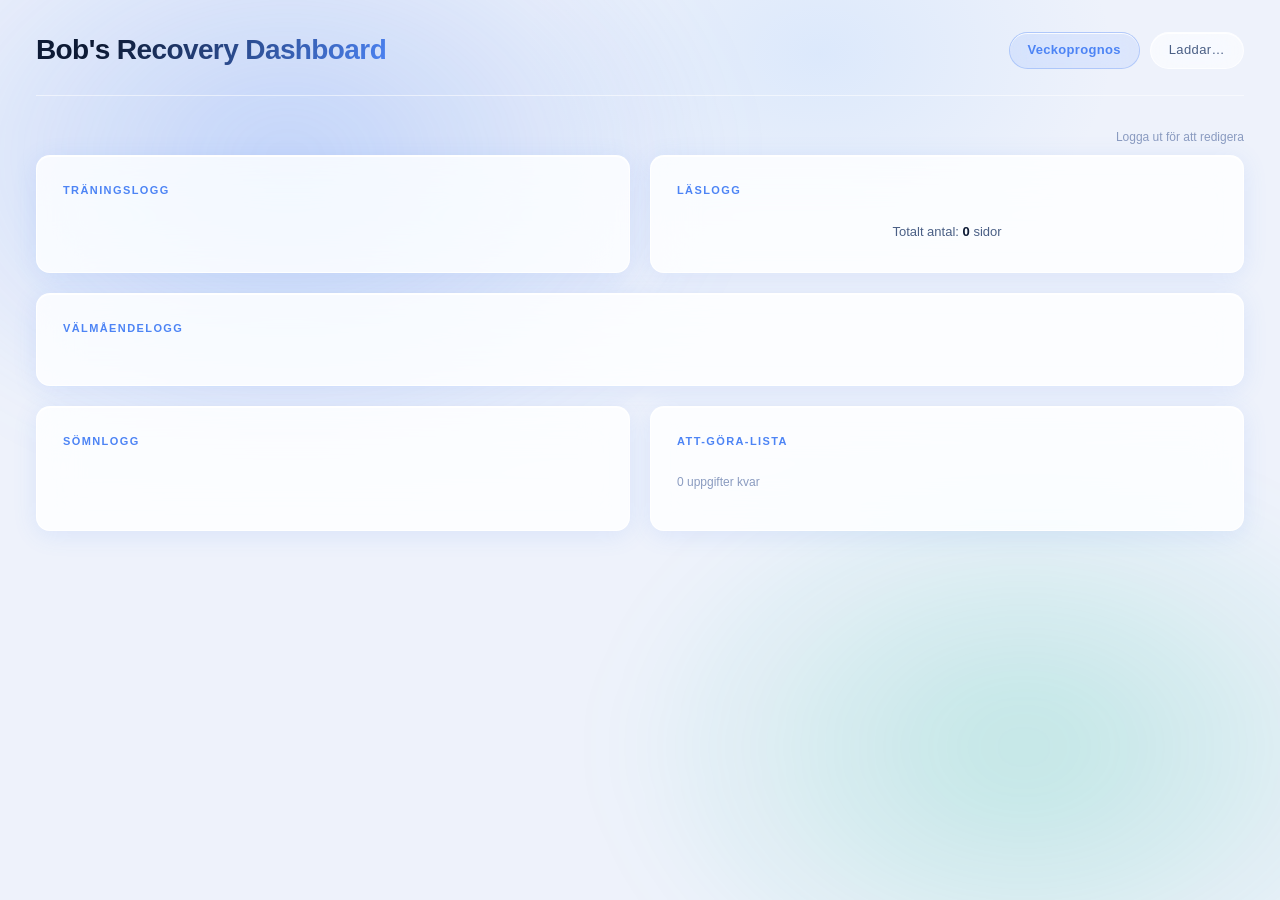
==== commit 287cd258: "Återställ sidan efter test" ====
--- a/index.html
+++ b/index.html
@@ -36,7 +36,7 @@
        HEADER — title + today's date
        ============================================================ -->
     <header class="site-header">
-      <h1>Inte Bob's Recovery Dashboard</h1>
+      <h1>Bob's Recovery Dashboard</h1>
       <div class="header-right">
         <a href="forecast.html" class="nav-btn">Veckoprognos</a>
         <!-- Auth controls — shown/hidden by app.js based on login state -->
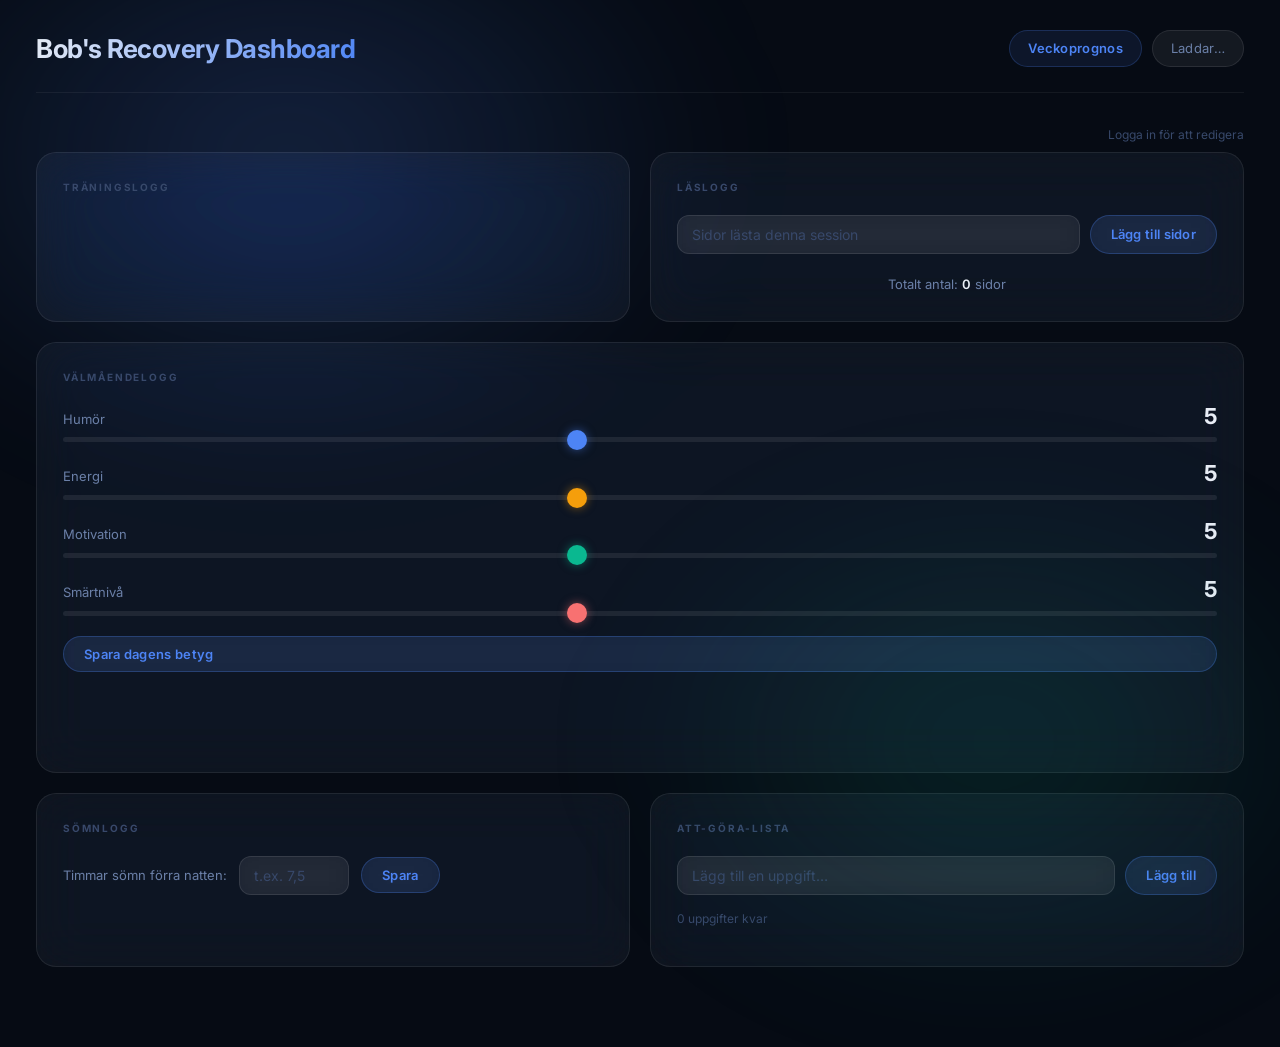
==== commit c1a90248: "Replace original pages with Polar Night dark theme index.html och forecast.html ersatta med det nya " ====
--- a/index.html
+++ b/index.html
@@ -1,262 +1,867 @@
 <!DOCTYPE html>
 <html lang="sv">
-  <head>
-    <meta charset="UTF-8" />
-    <meta name="viewport" content="width=device-width, initial-scale=1.0" />
-    <title>Bobs Återhämtningsdashboard</title>
-
-    <!-- D3.js v7 loaded from CDN — draws our SVG charts -->
-    <script
-      src="https://cdn.jsdelivr.net/npm/d3@7/dist/d3.min.js"
-      onerror="document.getElementById('chartError').style.display='block'"
-    ></script>
-    <!-- Shown only if D3 fails to load (e.g. no internet connection) -->
-    <div
-      id="chartError"
-      style="
-        display: none;
-        background: #fff3cd;
-        border: 1px solid #f0ad4e;
-        border-radius: 8px;
-        padding: 12px 18px;
-        margin: 0 36px;
-        font-size: 13px;
-        color: #856404;
-      "
-    >
-      ⚠️ Diagram kunde inte laddas — du kanske är offline. Alla inmatningar
-      fungerar fortfarande och din data är säker.
+<head>
+  <meta charset="UTF-8" />
+  <meta name="viewport" content="width=device-width, initial-scale=1.0" />
+  <title>Bobs Återhämtningsdashboard</title>
+
+  <!--
+    D3.js — ritar SVG-diagram (oförändrat från original)
+    Om CDN misslyckas visas #chartError-bannern
+  -->
+  <script
+    src="https://cdn.jsdelivr.net/npm/d3@7/dist/d3.min.js"
+    onerror="document.getElementById('chartError').style.display='block'"
+  ></script>
+  <div
+    id="chartError"
+    style="
+      display:none;
+      background:rgba(245,158,11,0.12);
+      border:1px solid rgba(245,158,11,0.28);
+      border-radius:12px;
+      padding:12px 18px;
+      margin:0 36px;
+      font-size:13px;
+      color:#fbbf24;
+    "
+  >
+    ⚠️ Diagram kunde inte laddas — du kanske är offline. Alla inmatningar
+    fungerar fortfarande och din data är säker.
+  </div>
+
+  <!--
+    Google Fonts:
+    - Inter  → all UI-text, siffror, etiketter
+    - Caveat → används av forecast-sidan, laddas här för konsekvens
+  -->
+  <link rel="preconnect" href="https://fonts.googleapis.com">
+  <link
+    href="https://fonts.googleapis.com/css2?family=Caveat:wght@400;600;700&family=Inter:wght@300;400;500;600;700&display=swap"
+    rel="stylesheet"
+  >
+
+  <style>
+  /* =============================================================
+     DESIGN TOKENS — "Polar Night" (samma palett som forecast-v2)
+     ============================================================= */
+  :root {
+    /* Bakgrund */
+    --bg:     #060b14;
+    --bg-2:   #0c1422;
+
+    /* Kort */
+    --card:        rgba(255,255,255,0.045);
+    --card-border: rgba(255,255,255,0.08);
+    --card-hover:  rgba(255,255,255,0.075);
+
+    /* Accentfärger */
+    --blue:    #4d84f5;
+    --amber:   #f59e0b;
+    --teal:    #0ab890;
+    --rose:    #f87171;
+    --emerald: #10b981;
+    --purple:  #a78bfa;
+
+    /* Typografi */
+    --text:   #e8edf5;
+    --text-2: #6b80a8;
+    --text-3: #38496b;
+
+    /* Övrigt */
+    --radius:    20px;
+    --radius-sm: 12px;
+    --border:    rgba(255,255,255,0.10);
+    --danger:    #f87171;
+    --warn:      #f59e0b;
+  }
+
+  /* =============================================================
+     RESET
+     ============================================================= */
+  *, *::before, *::after {
+    box-sizing: border-box;
+    margin: 0;
+    padding: 0;
+  }
+
+  /* =============================================================
+     AURORA-ORBAR — blå (övre vänster) + lila (nedre höger)
+     ============================================================= */
+  body::before {
+    content: '';
+    position: fixed;
+    top: -20%; left: -15%;
+    width: 75%; height: 75%;
+    background: radial-gradient(ellipse, rgba(77,132,245,0.20) 0%, transparent 65%);
+    border-radius: 50%;
+    filter: blur(64px);
+    animation: blobDrift1 22s ease-in-out infinite alternate;
+    z-index: 0;
+    pointer-events: none;
+  }
+
+  body::after {
+    content: '';
+    position: fixed;
+    bottom: -15%; right: -10%;
+    width: 65%; height: 65%;
+    background: radial-gradient(ellipse, rgba(10,184,144,0.14) 0%, transparent 65%);
+    border-radius: 50%;
+    filter: blur(64px);
+    animation: blobDrift2 28s ease-in-out infinite alternate;
+    z-index: 0;
+    pointer-events: none;
+  }
+
+  @keyframes blobDrift1 {
+    0%   { transform: translate(0,   0)   scale(1);    }
+    50%  { transform: translate(18%, 20%) scale(1.10); }
+    100% { transform: translate(30%, 8%)  scale(0.92); }
+  }
+  @keyframes blobDrift2 {
+    0%   { transform: translate(0,    0)    scale(1);    }
+    50%  { transform: translate(-18%, -12%) scale(1.12); }
+    100% { transform: translate(-8%,  -25%) scale(0.95); }
+  }
+
+  body {
+    background: var(--bg);
+    color: var(--text);
+    font-family: 'Inter', -apple-system, BlinkMacSystemFont, sans-serif;
+    font-size: 15px;
+    line-height: 1.6;
+    min-height: 100vh;
+    padding: 28px 36px 80px;
+    position: relative;
+    z-index: 1;
+  }
+
+  /* =============================================================
+     SIDHUVUD
+     ============================================================= */
+  .site-header {
+    display: flex;
+    align-items: center;
+    justify-content: space-between;
+    margin-bottom: 32px;
+    padding-bottom: 22px;
+    border-bottom: 1px solid rgba(255,255,255,0.06);
+    animation: fadeSlideUp 0.4s ease-out both 0s;
+  }
+
+  .site-header h1 {
+    font-size: 26px;
+    font-weight: 700;
+    letter-spacing: -0.5px;
+    background: linear-gradient(120deg, #e8edf5 0%, var(--blue) 100%);
+    -webkit-background-clip: text;
+    -webkit-text-fill-color: transparent;
+    background-clip: text;
+  }
+
+  .header-right {
+    display: flex;
+    align-items: center;
+    gap: 10px;
+  }
+
+  .date-badge {
+    background: rgba(255,255,255,0.06);
+    backdrop-filter: blur(16px);
+    border: 1px solid rgba(255,255,255,0.09);
+    padding: 7px 18px;
+    border-radius: 20px;
+    font-size: 13px;
+    color: var(--text-2);
+    letter-spacing: 0.3px;
+  }
+
+  .nav-btn {
+    color: var(--blue);
+    background: rgba(77,132,245,0.10);
+    backdrop-filter: blur(16px);
+    border: 1px solid rgba(77,132,245,0.22);
+    border-radius: 20px;
+    padding: 7px 18px;
+    font-size: 13px;
+    font-weight: 600;
+    text-decoration: none;
+    cursor: pointer;
+    font-family: inherit;
+    letter-spacing: 0.3px;
+    transition: background 0.2s, border-color 0.2s, transform 0.15s;
+    white-space: nowrap;
+  }
+  .nav-btn:hover {
+    background: rgba(77,132,245,0.20);
+    border-color: rgba(77,132,245,0.45);
+    transform: translateY(-1px);
+  }
+
+  .user-info { display: flex; align-items: center; gap: 8px; }
+  .user-avatar {
+    width: 28px; height: 28px;
+    border-radius: 50%;
+    border: 2px solid rgba(255,255,255,0.14);
+    object-fit: cover;
+  }
+
+  /* =============================================================
+     OFFLINE-BANNER
+     ============================================================= */
+  #offlineBanner {
+    background: rgba(245,158,11,0.10);
+    border: 1px solid rgba(245,158,11,0.28);
+    border-radius: var(--radius-sm);
+    padding: 12px 18px;
+    margin-bottom: 24px;
+    font-size: 13px;
+    color: #fbbf24;
+  }
+
+  /* Besökartips — döljs när ägaren loggar in */
+  .edit-hint {
+    font-size: 12px;
+    color: var(--text-3);
+    text-align: right;
+    margin-bottom: 8px;
+  }
+  body.owner .edit-hint { display: none; }
+
+  /* =============================================================
+     HUVUD-GRID — 2 kolumner, välmåendekortet spänner hela bredden
+     ============================================================= */
+  .dashboard-grid {
+    display: grid;
+    grid-template-columns: 1fr 1fr;
+    gap: 20px;
+  }
+
+  .card-wellbeing { grid-column: 1 / -1; }
+
+  /* =============================================================
+     KORTBAS — frostat mörkt glas
+     ============================================================= */
+  .card {
+    background: var(--card);
+    backdrop-filter: blur(24px) saturate(160%);
+    -webkit-backdrop-filter: blur(24px) saturate(160%);
+    border: 1px solid var(--card-border);
+    border-radius: var(--radius);
+    padding: 26px;
+    position: relative;
+    overflow: hidden;
+    transition: background 0.3s, border-color 0.3s, box-shadow 0.3s;
+  }
+
+  .card:hover {
+    background: var(--card-hover);
+    border-color: rgba(255,255,255,0.12);
+    box-shadow: 0 8px 40px rgba(0,0,0,0.45), 0 0 0 1px rgba(255,255,255,0.04);
+  }
+
+  /* Glödande topplinje vid hover */
+  .card::before {
+    content: '';
+    position: absolute;
+    top: 0; left: 0; right: 0;
+    height: 1px;
+    background: linear-gradient(
+      90deg,
+      transparent 5%,
+      var(--blue) 50%,
+      transparent 95%
+    );
+    opacity: 0;
+    transition: opacity 0.3s;
+  }
+  .card:hover::before { opacity: 1; }
+
+  /* Etikett i kortets topp */
+  .card-title {
+    font-size: 10px;
+    font-weight: 700;
+    text-transform: uppercase;
+    letter-spacing: 1.8px;
+    color: var(--text-3);
+    margin-bottom: 20px;
+  }
+
+  /* =============================================================
+     LADDNINGSANIMATIONER — staggerad fade-in
+     ============================================================= */
+  @keyframes fadeSlideUp {
+    from { opacity: 0; transform: translateY(18px); }
+    to   { opacity: 1; transform: translateY(0); }
+  }
+
+  .dashboard-grid > *:nth-child(1) { animation: fadeSlideUp 0.4s ease-out both 0.08s; }
+  .dashboard-grid > *:nth-child(2) { animation: fadeSlideUp 0.4s ease-out both 0.16s; }
+  .dashboard-grid > *:nth-child(3) { animation: fadeSlideUp 0.4s ease-out both 0.24s; }
+  .dashboard-grid > *:nth-child(4) { animation: fadeSlideUp 0.4s ease-out both 0.32s; }
+  .dashboard-grid > *:nth-child(5) { animation: fadeSlideUp 0.4s ease-out both 0.40s; }
+
+  /* =============================================================
+     KNAPPAR — primär-knapp med blå glasstil
+     ============================================================= */
+  .btn {
+    display: inline-flex;
+    align-items: center;
+    color: var(--blue);
+    background: rgba(77,132,245,0.12);
+    backdrop-filter: blur(16px);
+    border: 1px solid rgba(77,132,245,0.28);
+    border-radius: 20px;
+    padding: 9px 20px;
+    font-size: 13px;
+    font-weight: 600;
+    cursor: pointer;
+    font-family: inherit;
+    letter-spacing: 0.3px;
+    transition: background 0.2s, border-color 0.2s, transform 0.15s, box-shadow 0.15s;
+    white-space: nowrap;
+  }
+  .btn:hover {
+    background: rgba(77,132,245,0.22);
+    border-color: rgba(77,132,245,0.50);
+    transform: translateY(-1px);
+    box-shadow: 0 4px 14px rgba(77,132,245,0.20);
+  }
+  .btn:active { transform: translateY(0); }
+
+  /* =============================================================
+     TEXTINMATNING — frostat mörkt glas
+     ============================================================= */
+  .text-input {
+    background: rgba(255,255,255,0.06);
+    backdrop-filter: blur(12px);
+    border: 1px solid rgba(255,255,255,0.10);
+    border-radius: var(--radius-sm);
+    padding: 10px 14px;
+    color: var(--text);
+    font-size: 14px;
+    font-family: inherit;
+    outline: none;
+    transition: border-color 0.2s, box-shadow 0.2s, background 0.2s;
+  }
+  .text-input::placeholder { color: var(--text-3); }
+
+  .text-input:focus {
+    background: rgba(255,255,255,0.09);
+    border-color: rgba(77,132,245,0.45);
+    box-shadow: 0 0 0 3px rgba(77,132,245,0.10);
+  }
+
+  /* Dölj spinner på number-input */
+  input[type="number"]::-webkit-inner-spin-button,
+  input[type="number"]::-webkit-outer-spin-button {
+    -webkit-appearance: none;
+    appearance: none;
+    margin: 0;
+  }
+  input[type="number"] { -moz-appearance: textfield; }
+
+  /* Bekräftelsetext efter sparning */
+  .save-feedback {
+    font-size: 12px;
+    color: var(--teal);
+    margin-top: 8px;
+    min-height: 18px;
+    transition: opacity 0.4s;
+  }
+
+  /* =============================================================
+     AUTENTISERING — owner-only-element
+     ============================================================= */
+  .owner-only { display: none; }
+  body.owner .owner-only { display: flex; }
+
+  /* =============================================================
+     SEKTION 1 — TRÄNINGSLOGG
+     ============================================================= */
+  .exercise-list {
+    display: flex;
+    flex-direction: column;
+    gap: 16px;
+  }
+
+  .exercise-row {
+    display: flex;
+    align-items: center;
+    gap: 14px;
+  }
+
+  .exercise-label {
+    font-size: 13px;
+    color: var(--text-2);
+    width: 88px;
+    flex-shrink: 0;
+  }
+
+  /* Pill-behållare — gradient baked in */
+  .exercise-pill {
+    display: flex;
+    height: 28px;
+    border-radius: 20px;
+    overflow: hidden;
+    background: linear-gradient(90deg, rgba(77,132,245,0.38) 0%, #2b5fd9 100%);
+    position: relative;
+    flex-shrink: 0;
+  }
+
+  .pill-section {
+    flex: 1;
+    background: rgba(6,11,20,0.75);
+    border-left: 1px solid rgba(255,255,255,0.06);
+    transition: background 0.12s;
+    cursor: pointer;
+  }
+  .pill-section:first-child { border-left: none; }
+  .pill-section.filled      { background: transparent; }
+  .pill-section.preview     { background: rgba(77,132,245,0.30); }
+
+  .exercise-pill.readonly .pill-section { cursor: default; }
+
+  /* Shimmer vid 100 % */
+  .exercise-pill.complete::after {
+    content: '';
+    position: absolute;
+    inset: 0;
+    background: linear-gradient(
+      105deg,
+      transparent 20%,
+      rgba(255,255,255,0.40) 50%,
+      transparent 80%
+    );
+    background-size: 200% 100%;
+    animation: pillShimmer 2s linear infinite;
+    pointer-events: none;
+  }
+  @keyframes pillShimmer {
+    0%   { background-position: -100% center; }
+    100% { background-position:  200% center; }
+  }
+
+  .exercise-progress {
+    font-size: 12px;
+    color: var(--text-3);
+    width: 44px;
+    text-align: right;
+    flex-shrink: 0;
+  }
+  .exercise-progress.complete { color: var(--teal); }
+
+  /* =============================================================
+     SEKTION 2 — LÄSLOGG
+     ============================================================= */
+  .reading-input-row {
+    display: flex;
+    gap: 10px;
+    margin-bottom: 20px;
+  }
+  .reading-input-row .text-input { flex: 1; }
+
+  .reading-total {
+    margin-top: 14px;
+    font-size: 13px;
+    color: var(--text-2);
+    text-align: center;
+  }
+  .reading-total span { color: var(--text); font-weight: 600; }
+
+  /* =============================================================
+     SEKTION 3 — VÄLMÅENDELOGG
+     ============================================================= */
+  .wellbeing-layout {
+    display: grid;
+    grid-template-columns: 320px 1fr;
+    gap: 28px;
+    align-items: start;
+  }
+
+  /* Utan ägarbehörighet — diagrammet tar hela bredden */
+  body:not(.owner) .wellbeing-layout {
+    grid-template-columns: 1fr;
+  }
+
+  .wellbeing-inputs {
+    display: flex;
+    flex-direction: column;
+    gap: 20px;
+  }
+
+  .slider-group {
+    display: flex;
+    flex-direction: column;
+    gap: 8px;
+  }
+
+  .slider-header {
+    display: flex;
+    justify-content: space-between;
+    align-items: baseline;
+  }
+
+  .slider-label { font-size: 13px; color: var(--text-2); }
+
+  /* Siffran till höger om slidern */
+  .slider-value {
+    font-size: 22px;
+    font-weight: 700;
+    color: var(--text);
+    min-width: 28px;
+    text-align: right;
+    line-height: 1;
+  }
+
+  /* Slider-spår */
+  input[type="range"] {
+    -webkit-appearance: none;
+    appearance: none;
+    width: 100%;
+    height: 5px;
+    border-radius: 3px;
+    background: rgba(255,255,255,0.08);
+    outline: none;
+    cursor: pointer;
+  }
+
+  /* Slider-tumme */
+  input[type="range"]::-webkit-slider-thumb {
+    -webkit-appearance: none;
+    appearance: none;
+    width: 20px; height: 20px;
+    border-radius: 50%;
+    background: var(--blue);
+    cursor: pointer;
+    box-shadow: 0 0 10px rgba(77,132,245,0.50);
+    transition: transform 0.12s;
+  }
+  input[type="range"]::-webkit-slider-thumb:hover { transform: scale(1.25); }
+
+  /* Unika thumbfärger per metric */
+  input[type="range"].mood-slider::-webkit-slider-thumb       { background: var(--blue);    box-shadow: 0 0 10px rgba(77,132,245,0.50);   }
+  input[type="range"].energy-slider::-webkit-slider-thumb     { background: var(--amber);   box-shadow: 0 0 10px rgba(245,158,11,0.50);   }
+  input[type="range"].motivation-slider::-webkit-slider-thumb { background: var(--teal);    box-shadow: 0 0 10px rgba(10,184,144,0.50);   }
+  input[type="range"].pain-slider::-webkit-slider-thumb       { background: var(--rose);    box-shadow: 0 0 10px rgba(248,113,113,0.50);  }
+
+  /* =============================================================
+     SEKTION 4 — SÖMNLOGG
+     ============================================================= */
+  .sleep-input-row {
+    display: flex;
+    align-items: center;
+    gap: 12px;
+    margin-bottom: 20px;
+  }
+  .sleep-input-row label { font-size: 13px; color: var(--text-2); white-space: nowrap; }
+  .sleep-input-row .text-input { width: 110px; }
+
+  /* =============================================================
+     SEKTION 5 — ATT-GÖRA-LISTA
+     ============================================================= */
+  .todo-input-row {
+    display: flex;
+    gap: 10px;
+    margin-bottom: 14px;
+  }
+  .todo-input-row .text-input { flex: 1; }
+
+  .todo-count {
+    font-size: 12px;
+    color: var(--text-3);
+    margin-bottom: 12px;
+  }
+
+  /* Scrollbar för uppgiftslistan */
+  .todo-list {
+    display: flex;
+    flex-direction: column;
+    gap: 8px;
+    max-height: 300px;
+    overflow-y: auto;
+    scrollbar-width: thin;
+    scrollbar-color: rgba(255,255,255,0.10) transparent;
+  }
+  .todo-list::-webkit-scrollbar         { width: 4px; }
+  .todo-list::-webkit-scrollbar-track   { background: transparent; }
+  .todo-list::-webkit-scrollbar-thumb   { background: rgba(255,255,255,0.10); border-radius: 2px; }
+
+  /* Enskild uppgiftsrad */
+  .todo-item {
+    display: flex;
+    align-items: center;
+    gap: 10px;
+    background: rgba(255,255,255,0.04);
+    border: 1px solid rgba(255,255,255,0.07);
+    border-radius: var(--radius-sm);
+    padding: 11px 14px;
+    cursor: pointer;
+    transition: border-color 0.2s, background 0.2s, opacity 0.2s;
+    user-select: none;
+  }
+  .todo-item:hover {
+    background: rgba(255,255,255,0.07);
+    border-color: rgba(255,255,255,0.12);
+  }
+
+  /* Klar-state: nedtonad + genomstruken text */
+  .todo-item.done          { opacity: 0.35; }
+  .todo-item.done .todo-text { text-decoration: line-through; }
+
+  .todo-text { flex: 1; font-size: 14px; }
+
+  /* Radera-knapp */
+  .todo-delete {
+    background: none;
+    border: none;
+    color: var(--text-3);
+    cursor: pointer;
+    font-size: 18px;
+    padding: 0 2px;
+    line-height: 1;
+    transition: color 0.15s;
+    flex-shrink: 0;
+  }
+  .todo-delete:hover { color: var(--danger); }
+
+  /* =============================================================
+     TILLGÄNGLIGHET — respektera rörelsepreferens
+     ============================================================= */
+  @media (prefers-reduced-motion: reduce) {
+    *, *::before, *::after {
+      animation-duration: 0.01ms !important;
+      transition-duration: 0.01ms !important;
+    }
+  }
+
+  /* =============================================================
+     RESPONSIV — surfplatta (≤ 900px)
+     ============================================================= */
+  @media (max-width: 900px) {
+    body { padding: 20px 20px 60px; }
+
+    .dashboard-grid { grid-template-columns: 1fr; }
+    .card-wellbeing  { grid-column: 1; }
+
+    .wellbeing-layout { grid-template-columns: 1fr; }
+  }
+
+  /* =============================================================
+     RESPONSIV — mobil (≤ 520px)
+     ============================================================= */
+  @media (max-width: 520px) {
+    body { padding: 16px 14px 60px; }
+    .site-header h1 { font-size: 20px; }
+  }
+  </style>
+</head>
+<body>
+
+  <!-- ============================================================
+       SIDHUVUD
+       ============================================================ -->
+  <header class="site-header">
+    <h1>Bob's Recovery Dashboard</h1>
+    <div class="header-right">
+      <a href="forecast.html" class="nav-btn">Veckoprognos</a>
+      <button id="loginBtn" class="nav-btn" onclick="signIn()" style="display:none">
+        Logga in
+      </button>
+      <div id="userInfo" class="user-info" style="display:none">
+        <img id="userAvatar" class="user-avatar" src="" alt="Du" />
+        <button class="nav-btn" onclick="signOut()">Logga ut</button>
+      </div>
+      <div class="date-badge" id="headerDate">Laddar…</div>
     </div>
-
-    <!-- All the page styles live in this separate file -->
-    <link rel="stylesheet" href="styles.css" />
-  </head>
-  <body>
-    <!-- ============================================================
-       HEADER — title + today's date
+  </header>
+
+  <!-- Visas om databasen inte kan nås -->
+  <div id="offlineBanner" style="display:none;">
+    ⚠️ Kunde inte ansluta till databasen. Kontrollera din internetanslutning
+    och ladda om sidan. Din data är säker.
+  </div>
+
+  <!-- Tips för besökare som inte är inloggade -->
+  <p class="edit-hint">Logga in för att redigera</p>
+
+  <!-- ============================================================
+       HUVUD-GRID — fem sektioner
        ============================================================ -->
-    <header class="site-header">
-      <h1>Bob's Recovery Dashboard</h1>
-      <div class="header-right">
-        <a href="forecast.html" class="nav-btn">Veckoprognos</a>
-        <!-- Auth controls — shown/hidden by app.js based on login state -->
-        <button
-          id="loginBtn"
-          class="nav-btn"
-          onclick="signIn()"
-          style="display: none"
-        >
-          Logga in
-        </button>
-        <div id="userInfo" class="user-info" style="display: none">
-          <img id="userAvatar" class="user-avatar" src="" alt="Du" />
-          <button class="nav-btn" onclick="signOut()">Logga ut</button>
+  <main class="dashboard-grid">
+
+    <!-- ── SEKTION 1: TRÄNINGSLOGG ──────────────────────────── -->
+    <section class="card">
+      <div class="card-title">Träningslogg</div>
+      <!-- JavaScript bygger 4 rader med cirklar här -->
+      <div class="exercise-list" id="exerciseList"></div>
+      <!-- D3 injicerar ett SVG-diagram här -->
+      <div id="exerciseChart" style="margin-top:24px"></div>
+    </section>
+
+    <!-- ── SEKTION 2: LÄSLOGG ───────────────────────────────── -->
+    <section class="card">
+      <div class="card-title">Läslogg</div>
+      <div class="reading-input-row owner-only">
+        <input
+          class="text-input"
+          type="number"
+          id="readingInput"
+          placeholder="Sidor lästa denna session"
+          min="1"
+          onkeydown="if(event.key==='Enter') addReading()"
+        />
+        <button class="btn" onclick="addReading()">Lägg till sidor</button>
+      </div>
+      <div id="readingChart"></div>
+      <p class="reading-total">
+        Totalt antal: <span id="readingTotal">0</span> sidor
+      </p>
+    </section>
+
+    <!-- ── SEKTION 3: VÄLMÅENDELOGG (full bredd) ────────────── -->
+    <section class="card card-wellbeing">
+      <div class="card-title">Välmåendelogg</div>
+      <div class="wellbeing-layout">
+        <!-- Vänster: fyra betygsgliders -->
+        <div class="wellbeing-inputs owner-only">
+          <div class="slider-group">
+            <div class="slider-header">
+              <span class="slider-label">Humör</span>
+              <span class="slider-value" id="moodVal">5</span>
+            </div>
+            <input
+              type="range"
+              class="mood-slider"
+              id="moodSlider"
+              min="1" max="10" value="5"
+              oninput="document.getElementById('moodVal').textContent = this.value"
+            />
+          </div>
+
+          <div class="slider-group">
+            <div class="slider-header">
+              <span class="slider-label">Energi</span>
+              <span class="slider-value" id="energyVal">5</span>
+            </div>
+            <input
+              type="range"
+              class="energy-slider"
+              id="energySlider"
+              min="1" max="10" value="5"
+              oninput="document.getElementById('energyVal').textContent = this.value"
+            />
+          </div>
+
+          <div class="slider-group">
+            <div class="slider-header">
+              <span class="slider-label">Motivation</span>
+              <span class="slider-value" id="motivationVal">5</span>
+            </div>
+            <input
+              type="range"
+              class="motivation-slider"
+              id="motivationSlider"
+              min="1" max="10" value="5"
+              oninput="document.getElementById('motivationVal').textContent = this.value"
+            />
+          </div>
+
+          <div class="slider-group">
+            <div class="slider-header">
+              <span class="slider-label">Smärtnivå</span>
+              <span class="slider-value" id="painVal">5</span>
+            </div>
+            <input
+              type="range"
+              class="pain-slider"
+              id="painSlider"
+              min="1" max="10" value="5"
+              oninput="document.getElementById('painVal').textContent = this.value"
+            />
+          </div>
+
+          <button class="btn" onclick="saveWellbeing()">
+            Spara dagens betyg
+          </button>
+          <p class="save-feedback" id="wellbeingFeedback"></p>
         </div>
-        <div class="date-badge" id="headerDate">Laddar…</div>
+
+        <!-- Höger: 14-dagarsdiagram -->
+        <div>
+          <div id="wellbeingChart"></div>
+        </div>
       </div>
-    </header>
-
-    <!-- Shown if the database cannot be reached -->
-    <div
-      id="offlineBanner"
-      style="
-        display: none;
-        background: #fff3cd;
-        border: 1px solid #f0ad4e;
-        border-radius: 8px;
-        padding: 12px 18px;
-        margin-bottom: 24px;
-        font-size: 13px;
-        color: #856404;
-      "
-    >
-      ⚠️ Kunde inte ansluta till databasen. Kontrollera din internetanslutning
-      och ladda om sidan. Din data är säker.
-    </div>
-
-    <!-- Shown to visitors who are not logged in -->
-    <p class="edit-hint">Logga ut för att redigera</p>
-
-    <!-- ============================================================
-       MAIN GRID — all five sections
-       ============================================================ -->
-    <main class="dashboard-grid">
-      <!-- ── SECTION 1: EXERCISE TRACKER ──────────────────────────── -->
-      <section class="card">
-        <div class="card-title">Träningslogg</div>
-        <!-- JavaScript will build 4 rows of circles inside here -->
-        <div class="exercise-list" id="exerciseList"></div>
-        <!-- D3 will inject an SVG chart inside this div -->
-        <div id="exerciseChart" style="margin-top: 24px"></div>
-      </section>
-
-      <!-- ── SECTION 2: READING TRACKER ───────────────────────────── -->
-      <section class="card">
-        <div class="card-title">Läslogg</div>
-        <div class="reading-input-row owner-only">
-          <input
-            class="text-input"
-            type="number"
-            id="readingInput"
-            placeholder="Sidor lästa denna session"
-            min="1"
-            onkeydown="if(event.key==='Enter') addReading()"
-          />
-          <button class="btn" onclick="addReading()">Lägg till sidor</button>
-        </div>
-        <div id="readingChart"></div>
-        <p class="reading-total">
-          Totalt antal: <span id="readingTotal">0</span> sidor
-        </p>
-      </section>
-
-      <!-- ── SECTION 3: WELLBEING TRACKER (full width) ────────────── -->
-      <section class="card card-wellbeing">
-        <div class="card-title">Välmåendelogg</div>
-        <div class="wellbeing-layout">
-          <!-- Left: the four rating sliders -->
-          <div class="wellbeing-inputs owner-only">
-            <div class="slider-group">
-              <div class="slider-header">
-                <span class="slider-label">Humör</span>
-                <span class="slider-value" id="moodVal">5</span>
-              </div>
-              <input
-                type="range"
-                class="mood-slider"
-                id="moodSlider"
-                min="1"
-                max="10"
-                value="5"
-                oninput="document.getElementById('moodVal').textContent = this.value"
-              />
-            </div>
-
-            <div class="slider-group">
-              <div class="slider-header">
-                <span class="slider-label">Energi</span>
-                <span class="slider-value" id="energyVal">5</span>
-              </div>
-              <input
-                type="range"
-                class="energy-slider"
-                id="energySlider"
-                min="1"
-                max="10"
-                value="5"
-                oninput="document.getElementById('energyVal').textContent = this.value"
-              />
-            </div>
-
-            <div class="slider-group">
-              <div class="slider-header">
-                <span class="slider-label">Motivation</span>
-                <span class="slider-value" id="motivationVal">5</span>
-              </div>
-              <input
-                type="range"
-                class="motivation-slider"
-                id="motivationSlider"
-                min="1"
-                max="10"
-                value="5"
-                oninput="document.getElementById('motivationVal').textContent = this.value"
-              />
-            </div>
-
-            <div class="slider-group">
-              <div class="slider-header">
-                <span class="slider-label">Smärtnivå</span>
-                <span class="slider-value" id="painVal">5</span>
-              </div>
-              <input
-                type="range"
-                class="pain-slider"
-                id="painSlider"
-                min="1"
-                max="10"
-                value="5"
-                oninput="document.getElementById('painVal').textContent = this.value"
-              />
-            </div>
-
-            <button class="btn" onclick="saveWellbeing()">
-              Spara dagens betyg
-            </button>
-            <p class="save-feedback" id="wellbeingFeedback"></p>
-          </div>
-
-          <!-- Right: the 14-day chart -->
-          <div>
-            <div id="wellbeingChart"></div>
-          </div>
-        </div>
-      </section>
-
-      <!-- ── SECTION 4: SLEEP TRACKER ─────────────────────────────── -->
-      <section class="card">
-        <div class="card-title">Sömnlogg</div>
-        <div class="sleep-input-row owner-only">
-          <label for="sleepInput">Timmar sömn förra natten:</label>
-          <input
-            class="text-input"
-            type="number"
-            id="sleepInput"
-            placeholder="t.ex. 7,5"
-            min="0"
-            max="24"
-            step="0.25"
-            onkeydown="if(event.key==='Enter') saveSleep()"
-          />
-          <button class="btn" onclick="saveSleep()">Spara</button>
-        </div>
-        <div id="sleepChart"></div>
-        <p class="save-feedback" id="sleepFeedback"></p>
-      </section>
-
-      <!-- ── SECTION 5: TO-DO LIST ─────────────────────────────────── -->
-      <section class="card">
-        <div class="card-title">Att-göra-lista</div>
-        <div class="todo-input-row owner-only">
-          <input
-            class="text-input"
-            type="text"
-            id="todoInput"
-            placeholder="Lägg till en uppgift…"
-            onkeydown="if(event.key==='Enter') addTodo()"
-          />
-          <button class="btn" onclick="addTodo()">Lägg till</button>
-        </div>
-        <p class="todo-count" id="todoCount">0 uppgifter kvar</p>
-        <!-- JavaScript builds the task items inside here -->
-        <div class="todo-list" id="todoList"></div>
-      </section>
-    </main>
-
-    <!-- Shared floating tooltip used by all D3 charts -->
-    <div
-      id="chartTooltip"
-      style="
-        position: fixed;
-        pointer-events: none;
-        opacity: 0;
-        transition: opacity 0.15s;
-        background: rgba(255, 255, 255, 0.92);
-        backdrop-filter: blur(12px);
-        border: 1px solid rgba(255, 255, 255, 0.8);
-        border-radius: 10px;
-        padding: 10px 14px;
-        font-size: 13px;
-        color: #0d1a35;
-        box-shadow: 0 4px 20px rgba(77, 132, 245, 0.15);
-        max-width: 200px;
-        z-index: 9999;
-      "
-    ></div>
-
-    <!-- Supabase client library — must load before app.js -->
-    <script src="https://cdn.jsdelivr.net/npm/@supabase/supabase-js@2"></script>
-    <!-- All the JavaScript logic lives in this separate file -->
-    <script src="app.js"></script>
-  </body>
+    </section>
+
+    <!-- ── SEKTION 4: SÖMNLOGG ──────────────────────────────── -->
+    <section class="card">
+      <div class="card-title">Sömnlogg</div>
+      <div class="sleep-input-row owner-only">
+        <label for="sleepInput">Timmar sömn förra natten:</label>
+        <input
+          class="text-input"
+          type="number"
+          id="sleepInput"
+          placeholder="t.ex. 7,5"
+          min="0" max="24" step="0.25"
+          onkeydown="if(event.key==='Enter') saveSleep()"
+        />
+        <button class="btn" onclick="saveSleep()">Spara</button>
+      </div>
+      <div id="sleepChart"></div>
+      <p class="save-feedback" id="sleepFeedback"></p>
+    </section>
+
+    <!-- ── SEKTION 5: ATT-GÖRA-LISTA ────────────────────────── -->
+    <section class="card">
+      <div class="card-title">Att-göra-lista</div>
+      <div class="todo-input-row owner-only">
+        <input
+          class="text-input"
+          type="text"
+          id="todoInput"
+          placeholder="Lägg till en uppgift…"
+          onkeydown="if(event.key==='Enter') addTodo()"
+        />
+        <button class="btn" onclick="addTodo()">Lägg till</button>
+      </div>
+      <p class="todo-count" id="todoCount">0 uppgifter kvar</p>
+      <!-- JavaScript bygger uppgiftsraderna här -->
+      <div class="todo-list" id="todoList"></div>
+    </section>
+
+  </main>
+
+  <!--
+    Delad flytande tooltip som används av alla D3-diagram.
+    Mörkt tema i stället för vit bakgrund.
+  -->
+  <div
+    id="chartTooltip"
+    style="
+      position: fixed;
+      pointer-events: none;
+      opacity: 0;
+      transition: opacity 0.15s;
+      background: rgba(12,20,34,0.95);
+      backdrop-filter: blur(16px);
+      border: 1px solid rgba(255,255,255,0.12);
+      border-radius: 10px;
+      padding: 10px 14px;
+      font-size: 13px;
+      font-family: 'Inter', -apple-system, sans-serif;
+      color: #e8edf5;
+      box-shadow: 0 4px 20px rgba(0,0,0,0.40);
+      max-width: 200px;
+      z-index: 9999;
+    "
+  ></div>
+
+  <!-- Supabase-klienten måste laddas innan app.js -->
+  <script src="https://cdn.jsdelivr.net/npm/@supabase/supabase-js@2"></script>
+  <!-- Samma JS-logik som originalfilen — alla element-ID:n är oförändrade -->
+  <script src="app.js"></script>
+</body>
 </html>
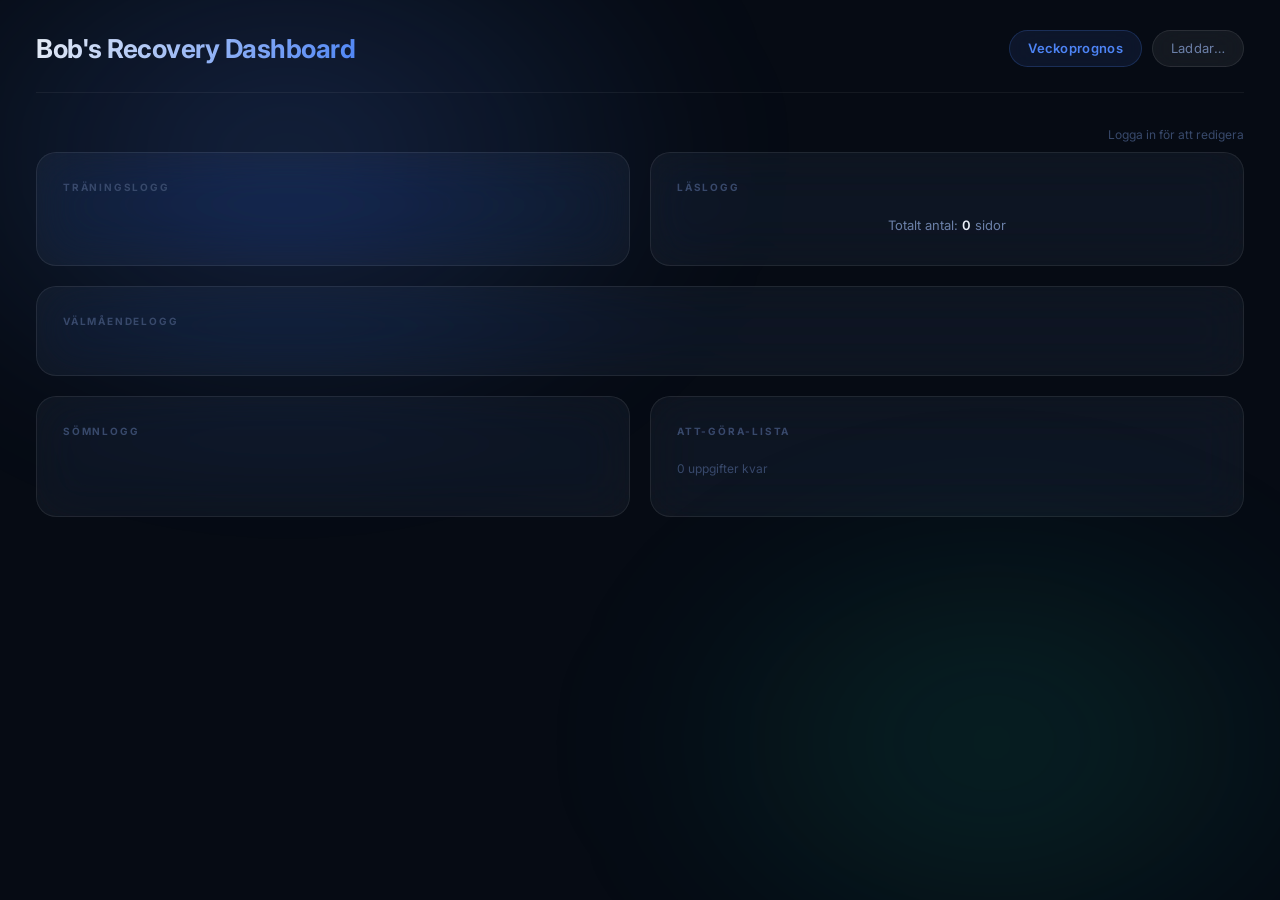
==== commit 0690c0be: "Fix: dölj owner-only-fält när utloggad Ökad CSS-specificitet med body:not(.owner) istället för bara " ====
--- a/index.html
+++ b/index.html
@@ -374,7 +374,11 @@
   /* =============================================================
      AUTENTISERING — owner-only-element
      ============================================================= */
-  .owner-only { display: none; }
+  /* body:not(.owner) har högre specificitet än enskilda klasser
+     som .reading-input-row, .sleep-input-row etc. — dessa har
+     display:flex definierat och skulle annars vinna om de kommer
+     senare i stilarket och specificiteteten är samma. */
+  body:not(.owner) .owner-only { display: none; }
   body.owner .owner-only { display: flex; }
 
   /* =============================================================
